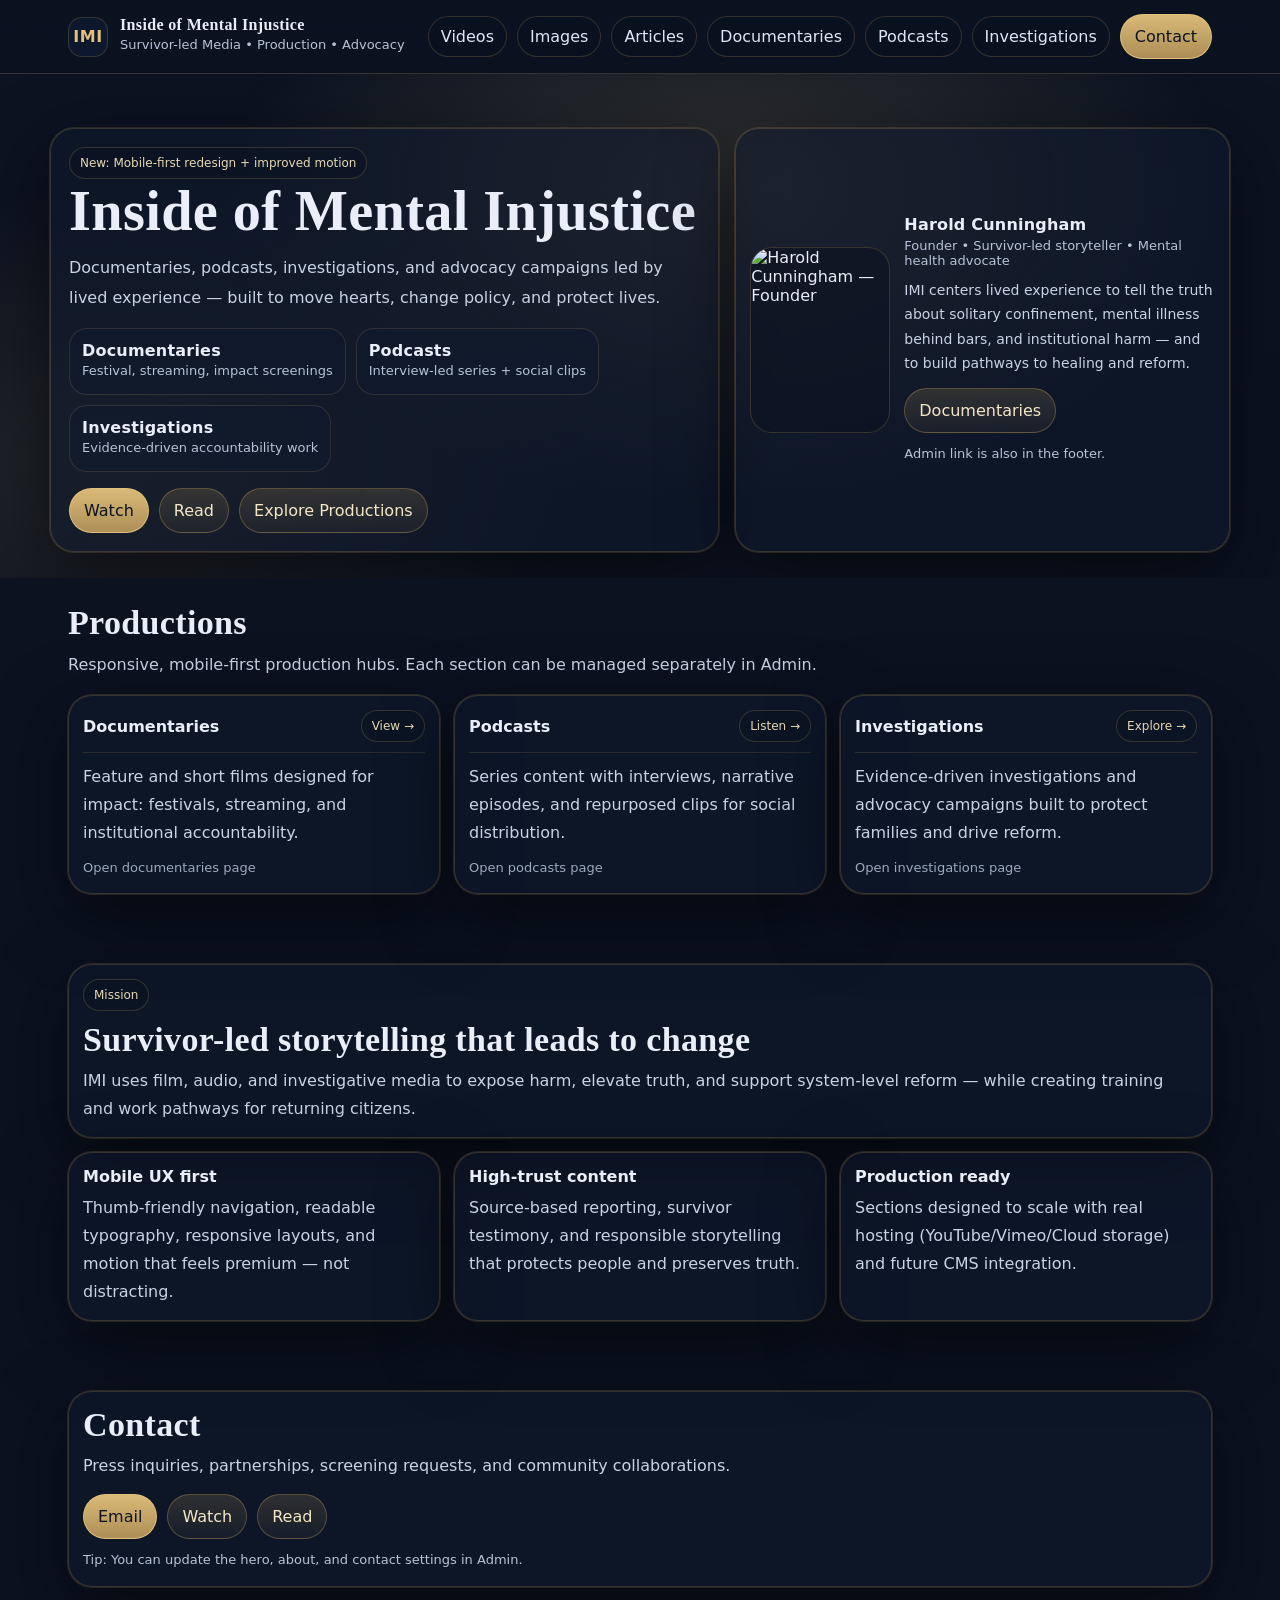
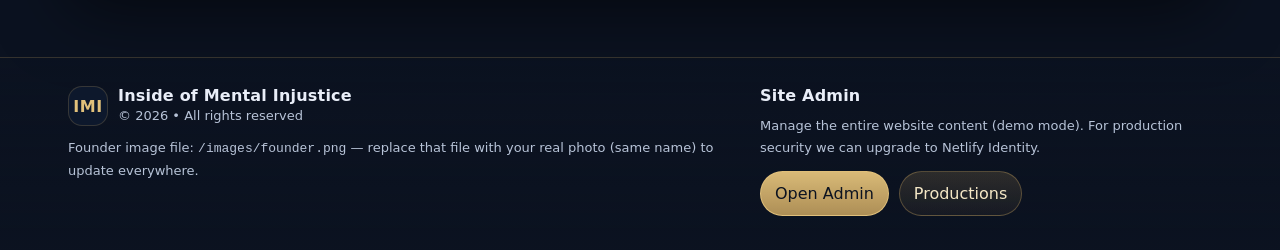
==== index.html @ 77b6e0d5 "Add files via upload" ====
<!doctype html>
<html lang="en">
<head>
  <meta charset="utf-8" />
  <meta name="viewport" content="width=device-width,initial-scale=1" />
  <title>Inside of Mental Injustice</title>
  <meta name="description" content="Inside of Mental Injustice (IMI) — survivor-led media production: documentaries, podcasts, investigations, and advocacy campaigns." />
  <style>
    :root{
      --bg:#0b1220; --bg2:#0f1a2f; --panel:rgba(15,26,47,.58);
      --gold:#c8a35f; --gold2:#e2c17b;
      --text:#e9eef8; --muted:#b7c3d7;
      --border:rgba(200,163,95,.22);
      --shadow: 0 0 0 1px rgba(200,163,95,.18), 0 22px 70px rgba(0,0,0,.55);
    }
    *{box-sizing:border-box}
    html{scroll-behavior:smooth}
    body{margin:0;background:var(--bg);color:var(--text);font-family:ui-sans-serif,system-ui,-apple-system,Segoe UI,Roboto,Helvetica,Arial}
    a{color:inherit;text-decoration:none}
    .container{max-width:1180px;margin:0 auto;padding:0 18px}
    .nav{
      position:sticky; top:0; z-index:50;
      background:linear-gradient(180deg, rgba(11,18,32,.92), rgba(11,18,32,.70));
      backdrop-filter: blur(10px);
      border-bottom:1px solid var(--border);
    }
    .navInner{display:flex;align-items:center;justify-content:space-between;gap:12px;padding:14px 0}
    .brand{display:flex;align-items:center;gap:12px}
    .logo{height:40px;width:40px;border-radius:14px;display:grid;place-items:center;background:rgba(15,26,47,.85);border:1px solid var(--border);color:var(--gold2);font-weight:900;letter-spacing:.5px}
    .links{display:flex;gap:10px;flex-wrap:wrap;align-items:center}
    .chipLink{
      display:inline-flex;align-items:center;gap:8px;
      padding:10px 12px;border-radius:999px;
      border:1px solid rgba(200,163,95,.22);
      background:rgba(11,18,32,.45);
      color:#dfe7f6;
      transition:transform .15s ease, border-color .15s ease, background .15s ease;
    }
    .chipLink:hover{transform:translateY(-1px);border-color:rgba(226,193,123,.55);background:rgba(15,26,47,.65)}
    .btn{
      display:inline-flex;align-items:center;justify-content:center;gap:8px;
      padding:12px 14px;border-radius:999px;
      border:1px solid rgba(200,163,95,.35);
      background:linear-gradient(180deg, rgba(200,163,95,.18), rgba(200,163,95,.06));
      color:#f4e7c6; cursor:pointer;
      transition:transform .15s ease;
    }
    .btn:hover{transform:translateY(-1px)}
    .btnPrimary{background:linear-gradient(180deg, rgba(226,193,123,.96), rgba(200,163,95,.86));color:var(--bg);border-color:rgba(226,193,123,.96)}

    /* HERO */
    .hero{position:relative;overflow:hidden}
    .parallaxA,.parallaxB{
      position:absolute; inset:-18% -18%;
      will-change:transform; pointer-events:none;
    }
    .parallaxA{background:radial-gradient(820px 520px at 55% 30%, rgba(226,193,123,.16), transparent 62%), radial-gradient(760px 460px at 20% 70%, rgba(200,163,95,.12), transparent 62%);}
    .parallaxB{opacity:.22;mix-blend-mode:overlay;background-image:linear-gradient(135deg, rgba(255,255,255,.08), rgba(255,255,255,0)), radial-gradient(circle at 40% 40%, rgba(255,255,255,.06), transparent 55%)}
    .heroInner{position:relative;padding:54px 0 26px}
    .banner{
      opacity:0; transform:translateY(18px);
      transition:opacity .9s ease, transform .9s ease;
    }
    .banner.loaded{opacity:1; transform:none}
    .heroGrid{display:grid;grid-template-columns:1.15fr .85fr;gap:16px;align-items:stretch}
    h1{margin:0 0 10px;font-family:ui-serif,Georgia,Cambria,"Times New Roman",Times,serif;letter-spacing:.35px;font-weight:900;font-size:clamp(34px,4.4vw,58px)}
    .lead{margin:0;color:#c9d3e5;line-height:1.85;max-width:80ch}
    .kpis{display:flex;gap:10px;flex-wrap:wrap;margin-top:16px}
    .kpi{border-radius:18px;border:1px solid rgba(200,163,95,.18);background:rgba(15,26,47,.55);padding:12px 12px;min-width:180px}
    .kpi b{display:block;letter-spacing:.2px}
    .kpi span{color:var(--muted);font-size:13px;line-height:1.6}

    .card{
      border-radius:24px;border:1px solid rgba(200,163,95,.22);
      background:rgba(15,26,47,.55);
      box-shadow:var(--shadow);
      overflow:hidden;
    }
    .founderCard{padding:14px;display:grid;grid-template-columns:140px 1fr;gap:14px;align-items:center}
    .founderImg{width:100%;border-radius:22px;border:1px solid rgba(200,163,95,.22);object-fit:cover;aspect-ratio:3/4;background:rgba(11,18,32,.55)}
    .founderName{margin:0;font-weight:900;letter-spacing:.2px}
    .founderRole{margin:4px 0 10px;color:var(--muted);font-size:13px}
    .founderBio{margin:0;color:#c9d3e5;line-height:1.75;font-size:14px}

    /* SECTIONS */
    .section{padding:26px 0 70px}
    .sectionTitle{margin:0 0 8px;font-family:ui-serif,Georgia,Cambria,"Times New Roman",Times,serif;letter-spacing:.35px;font-weight:900;font-size:clamp(24px,3vw,34px)}
    .sectionLead{margin:0;color:#c9d3e5;line-height:1.85}
    .grid3{display:grid;grid-template-columns:repeat(3,1fr);gap:14px;margin-top:16px}
    .miniCard{padding:14px}
    .miniCard strong{display:block}
    .miniCard p{margin:8px 0 0;color:#c9d3e5;line-height:1.75}
    .badge{display:inline-flex;align-items:center;gap:8px;border:1px solid rgba(200,163,95,.22);background:rgba(11,18,32,.45);color:#e7d8b3;padding:8px 10px;border-radius:999px;font-size:12px}

    /* Production tiles */
    .tile{padding:14px;display:flex;flex-direction:column;gap:10px;cursor:pointer;transition:transform .15s ease, border-color .15s ease}
    .tile:hover{transform:translateY(-2px);border-color:rgba(226,193,123,.55)}
    .tileTop{display:flex;justify-content:space-between;gap:10px;align-items:center;border-bottom:1px solid rgba(200,163,95,.16);padding-bottom:10px}
    .tileDesc{color:#c9d3e5;line-height:1.75;margin:0}
    .arrow{opacity:.85}

    /* Motion: reveal */
    .reveal{opacity:0;transform:translateY(16px);transition:opacity .7s ease, transform .7s ease}
    .reveal.in{opacity:1;transform:none}

    /* FOOTER */
    footer{border-top:1px solid var(--border);padding:28px 0 34px;background:linear-gradient(180deg, rgba(11,18,32,.45), rgba(11,18,32,.85))}
    .footerGrid{display:grid;grid-template-columns:1.2fr .8fr;gap:14px;align-items:start}
    .muted{color:var(--muted);font-size:13px;line-height:1.7}

    @media (max-width: 980px){
      .heroGrid{grid-template-columns:1fr}
      .founderCard{grid-template-columns:1fr}
      .grid3{grid-template-columns:1fr}
      .footerGrid{grid-template-columns:1fr}
    }
  </style>
</head>
<body>

  <div class="nav">
    <div class="container">
      <div class="navInner">
        <a class="brand" href="#top" aria-label="Home">
          <div class="logo">IMI</div>
          <div style="line-height:1.05">
            <strong style="display:block;font-family:ui-serif,Georgia,Cambria,'Times New Roman',Times,serif;letter-spacing:.35px">Inside of Mental Injustice</strong>
            <span class="muted">Survivor-led Media • Production • Advocacy</span>
          </div>
        </a>

        <!-- TOP TABS: Videos / Images / Articles -->
        <div class="links" aria-label="Top navigation">
          <a class="chipLink" href="videos.html">Videos</a>
          <a class="chipLink" href="images.html">Images</a>
          <a class="chipLink" href="articles.html">Articles</a>
          <a class="chipLink" href="documentaries.html">Documentaries</a>
          <a class="chipLink" href="podcasts.html">Podcasts</a>
          <a class="chipLink" href="investigations.html">Investigations</a>
          <a class="btn btnPrimary" href="#contact">Contact</a>
        </div>
      </div>
    </div>
  </div>

  <header id="top" class="hero">
    <div class="parallaxA" aria-hidden="true"></div>
    <div class="parallaxB" aria-hidden="true"></div>

    <div class="container heroInner">
      <div class="banner" id="banner">
        <div class="heroGrid">
          <div class="card" style="padding:18px">
            <span class="badge">New: Mobile-first redesign + improved motion</span>
            <h1 id="heroTitle">Inside of Mental Injustice</h1>
            <p class="lead" id="heroSubtitle">
              Documentaries, podcasts, investigations, and advocacy campaigns led by lived experience — built to move hearts, change policy, and protect lives.
            </p>

            <div class="kpis">
              <div class="kpi">
                <b>Documentaries</b>
                <span>Festival, streaming, impact screenings</span>
              </div>
              <div class="kpi">
                <b>Podcasts</b>
                <span>Interview-led series + social clips</span>
              </div>
              <div class="kpi">
                <b>Investigations</b>
                <span>Evidence-driven accountability work</span>
              </div>
            </div>

            <div style="display:flex;gap:10px;flex-wrap:wrap;margin-top:16px">
              <a class="btn btnPrimary" href="videos.html">Watch</a>
              <a class="btn" href="articles.html">Read</a>
              <a class="btn" href="#productions">Explore Productions</a>
            </div>
          </div>

          <div class="card founderCard">
            <img class="founderImg" id="founderImg" alt="Harold Cunningham — Founder" src="images/founder.png"
                 onerror="this.onerror=null;this.src='images/founder.png';" />
            <div>
              <div class="founderName" id="founderName">Harold Cunningham</div>
              <div class="founderRole" id="founderRole">Founder • Survivor-led storyteller • Mental health advocate</div>
              <p class="founderBio" id="founderBio">
                IMI centers lived experience to tell the truth about solitary confinement, mental illness behind bars, and institutional harm — and to build pathways to healing and reform.
              </p>
              <div style="display:flex;gap:10px;flex-wrap:wrap;margin-top:12px">
                <a class="btn" href="documentaries.html">Documentaries</a>
                              </div>
              <div class="muted" style="margin-top:10px">Admin link is also in the footer.</div>
            </div>
          </div>
        </div>
      </div>
    </div>
  </header>

  <main>

    <section id="productions" class="section">
      <div class="container">
        <div class="reveal">
          <h2 class="sectionTitle">Productions</h2>
          <p class="sectionLead">Responsive, mobile-first production hubs. Each section can be managed separately in Admin.</p>
        </div>

        <div class="grid3">
          <div class="card tile reveal" onclick="location.href='documentaries.html'">
            <div class="tileTop">
              <strong>Documentaries</strong>
              <span class="badge">View →</span>
            </div>
            <p class="tileDesc">Feature and short films designed for impact: festivals, streaming, and institutional accountability.</p>
            <span class="muted arrow">Open documentaries page</span>
          </div>

          <div class="card tile reveal" onclick="location.href='podcasts.html'">
            <div class="tileTop">
              <strong>Podcasts</strong>
              <span class="badge">Listen →</span>
            </div>
            <p class="tileDesc">Series content with interviews, narrative episodes, and repurposed clips for social distribution.</p>
            <span class="muted arrow">Open podcasts page</span>
          </div>

          <div class="card tile reveal" onclick="location.href='investigations.html'">
            <div class="tileTop">
              <strong>Investigations</strong>
              <span class="badge">Explore →</span>
            </div>
            <p class="tileDesc">Evidence-driven investigations and advocacy campaigns built to protect families and drive reform.</p>
            <span class="muted arrow">Open investigations page</span>
          </div>
        </div>
      </div>
    </section>

    <section id="about" class="section" style="padding-top:0">
      <div class="container">
        <div class="card miniCard reveal">
          <span class="badge">Mission</span>
          <h2 class="sectionTitle" style="margin-top:10px">Survivor-led storytelling that leads to change</h2>
          <p class="sectionLead" id="aboutText">
            IMI uses film, audio, and investigative media to expose harm, elevate truth, and support system-level reform — while creating training and work pathways for returning citizens.
          </p>
        </div>

        <div class="grid3" style="margin-top:14px">
          <div class="card miniCard reveal">
            <strong>Mobile UX first</strong>
            <p>Thumb-friendly navigation, readable typography, responsive layouts, and motion that feels premium — not distracting.</p>
          </div>
          <div class="card miniCard reveal">
            <strong>High-trust content</strong>
            <p>Source-based reporting, survivor testimony, and responsible storytelling that protects people and preserves truth.</p>
          </div>
          <div class="card miniCard reveal">
            <strong>Production ready</strong>
            <p>Sections designed to scale with real hosting (YouTube/Vimeo/Cloud storage) and future CMS integration.</p>
          </div>
        </div>
      </div>
    </section>

    <section id="contact" class="section" style="padding-top:0">
      <div class="container">
        <div class="card miniCard reveal">
          <h2 class="sectionTitle">Contact</h2>
          <p class="sectionLead">Press inquiries, partnerships, screening requests, and community collaborations.</p>
          <div style="display:flex;gap:10px;flex-wrap:wrap;margin-top:14px">
            <a class="btn btnPrimary" id="contactEmail" href="mailto:hcunningham2025@outlook.com">Email</a>
            <a class="btn" href="videos.html">Watch</a>
            <a class="btn" href="articles.html">Read</a>
          </div>
          <div class="muted" style="margin-top:10px">Tip: You can update the hero, about, and contact settings in Admin.</div>
        </div>
      </div>
    </section>

  </main>

  <footer>
    <div class="container">
      <div class="footerGrid">
        <div>
          <div style="display:flex;gap:10px;align-items:center">
            <div class="logo">IMI</div>
            <div>
              <div style="font-weight:900;letter-spacing:.2px">Inside of Mental Injustice</div>
              <div class="muted">© <span id="year"></span> • All rights reserved</div>
            </div>
          </div>
          <div class="muted" style="margin-top:10px">
            Founder image file: <code>/images/founder.png</code> — replace that file with your real photo (same name) to update everywhere.
          </div>
        </div>

        <div>
          <div style="font-weight:900;letter-spacing:.2px;margin-bottom:10px">Site Admin</div>
          <div class="muted">Manage the entire website content (demo mode). For production security we can upgrade to Netlify Identity.</div>
          <div style="display:flex;gap:10px;flex-wrap:wrap;margin-top:12px">
            <a class="btn btnPrimary" href="admin/login.html">Open Admin</a>
            <a class="btn" href="documentaries.html">Productions</a>
          </div>
        </div>
      </div>
    </div>
  </footer>

  <script>
    // YEAR
    document.getElementById('year').textContent = new Date().getFullYear();

    // PAGE LOAD banner animation
    const banner = document.getElementById('banner');
    window.addEventListener('load', ()=>{ if(banner) banner.classList.add('loaded'); });

    // PARALLAX
    const a = document.querySelector('.parallaxA');
    const b = document.querySelector('.parallaxB');
    function parallax(){
      const y = window.scrollY || 0;
      if(a) a.style.transform = `translate3d(0, ${y*0.14}px, 0)`;
      if(b) b.style.transform = `translate3d(0, ${y*0.08}px, 0)`;
    }
    window.addEventListener('scroll', parallax, {passive:true});
    parallax();

    // REVEAL motion
    const els = Array.from(document.querySelectorAll('.reveal'));
    const io = new IntersectionObserver((entries)=>{
      entries.forEach(e=>{
        if(e.isIntersecting){ e.target.classList.add('in'); io.unobserve(e.target); }
      })
    }, {threshold:0.14});
    els.forEach(el=>io.observe(el));

    // SITE CONTENT (Admin-controlled)
    const contentKey = 'imi_site_content_v1';
    function loadContent(){
      try{ const raw = localStorage.getItem(contentKey); return raw ? JSON.parse(raw) : null; }catch{ return null; }
    }
    const c = loadContent();
    if(c){
      if(c.heroTitle) document.getElementById('heroTitle').textContent = c.heroTitle;
      if(c.heroSubtitle) document.getElementById('heroSubtitle').textContent = c.heroSubtitle;
      if(c.aboutText) document.getElementById('aboutText').textContent = c.aboutText;

      if(c.founderName) document.getElementById('founderName').textContent = c.founderName;
      if(c.founderRole) document.getElementById('founderRole').textContent = c.founderRole;
      if(c.founderBio) document.getElementById('founderBio').textContent = c.founderBio;

      if(c.founderImgUrl){
        const img = document.getElementById('founderImg');
        img.src = c.founderImgUrl;
        img.onerror = ()=>{ img.src='images/founder.png'; };
      }

      if(c.contactEmail){
        const a = document.getElementById('contactEmail');
        a.href = `mailto:${c.contactEmail}`;
        a.textContent = c.contactEmail;
      }
    }
  </script>
</body>
</html>
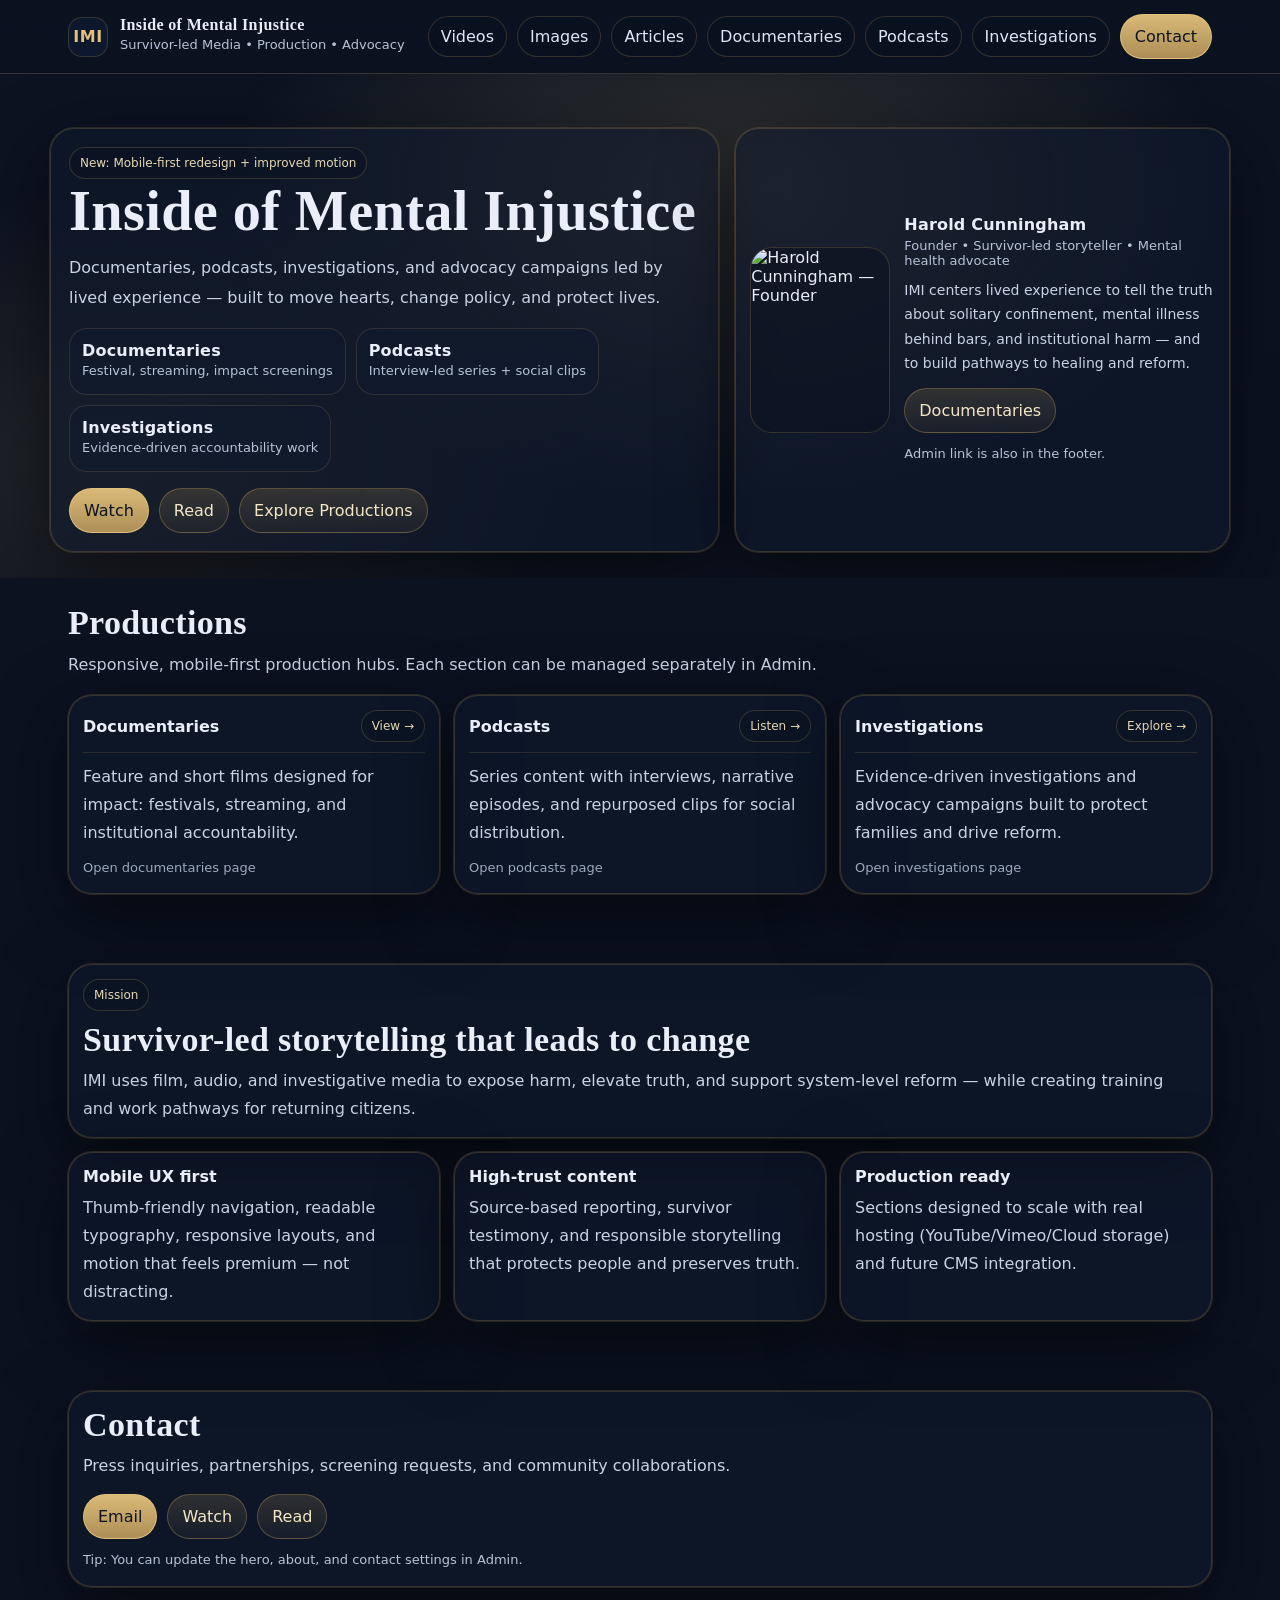
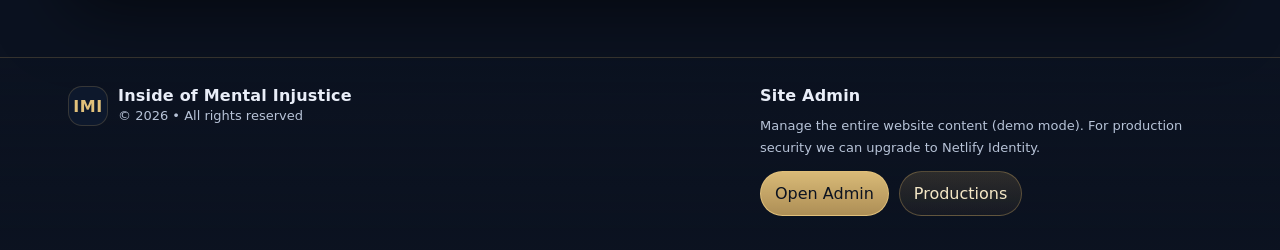
==== commit dd116920: "Update index.html" ====
--- a/index.html
+++ b/index.html
@@ -295,7 +295,7 @@
             </div>
           </div>
           <div class="muted" style="margin-top:10px">
-            Founder image file: <code>/images/founder.png</code> — replace that file with your real photo (same name) to update everywhere.
+            
           </div>
         </div>
 
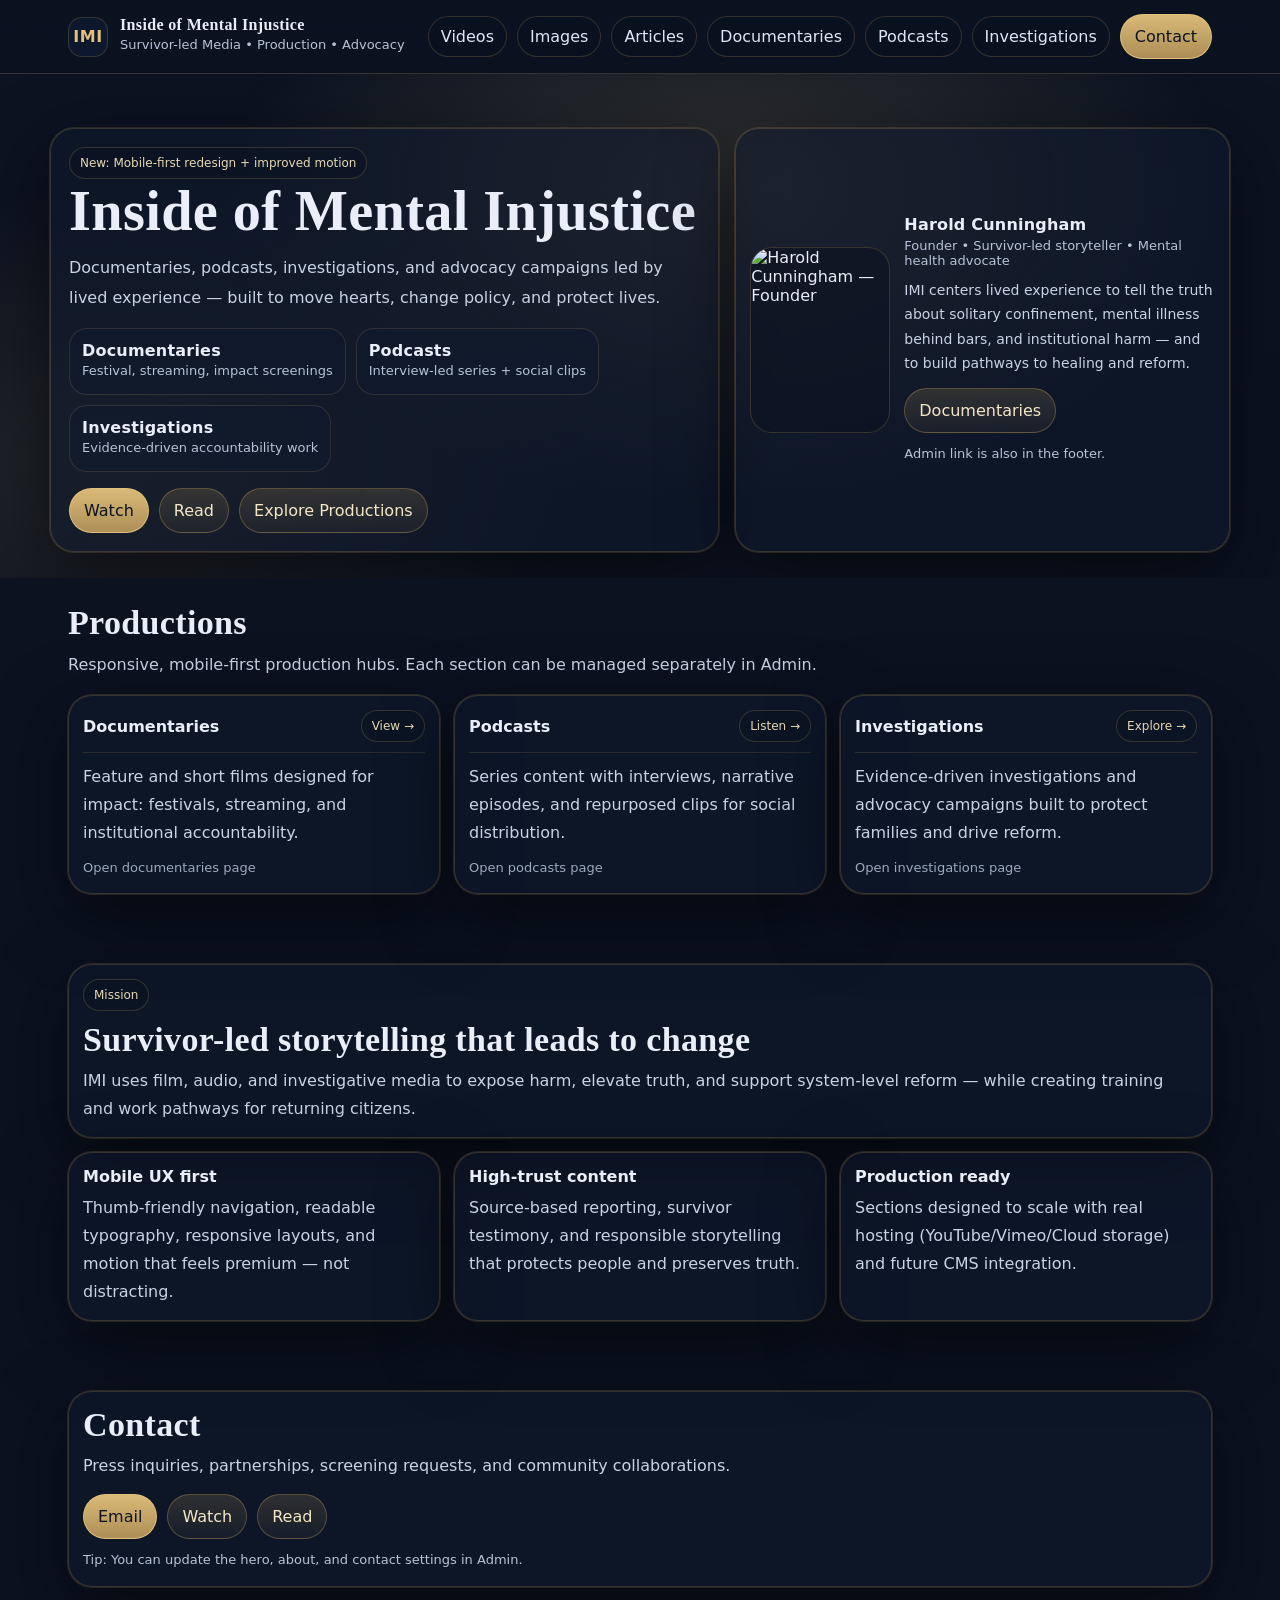
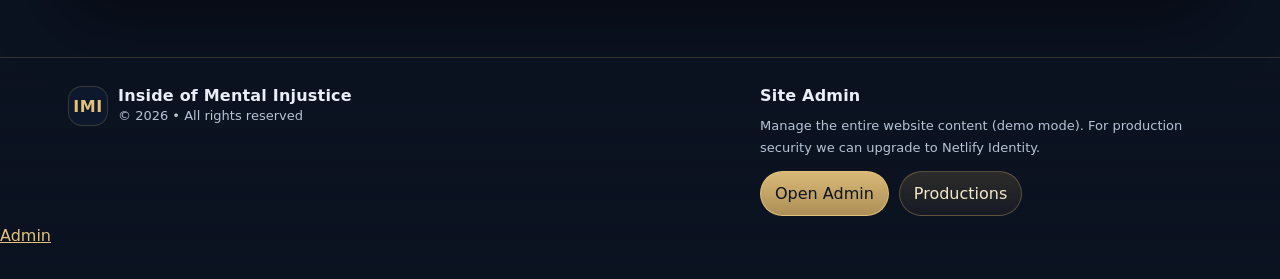
==== commit 2efd7873: "Add files via upload" ====
--- a/index.html
+++ b/index.html
@@ -309,7 +309,8 @@
         </div>
       </div>
     </div>
-  </footer>
+  <div style="margin-top:10px"><a href="/admin/" style="color:#e2c17b;text-decoration:underline">Admin</a></div>
+</footer>
 
   <script>
     // YEAR
@@ -368,4 +369,4 @@
     }
   </script>
 </body>
-</html>
+</html>
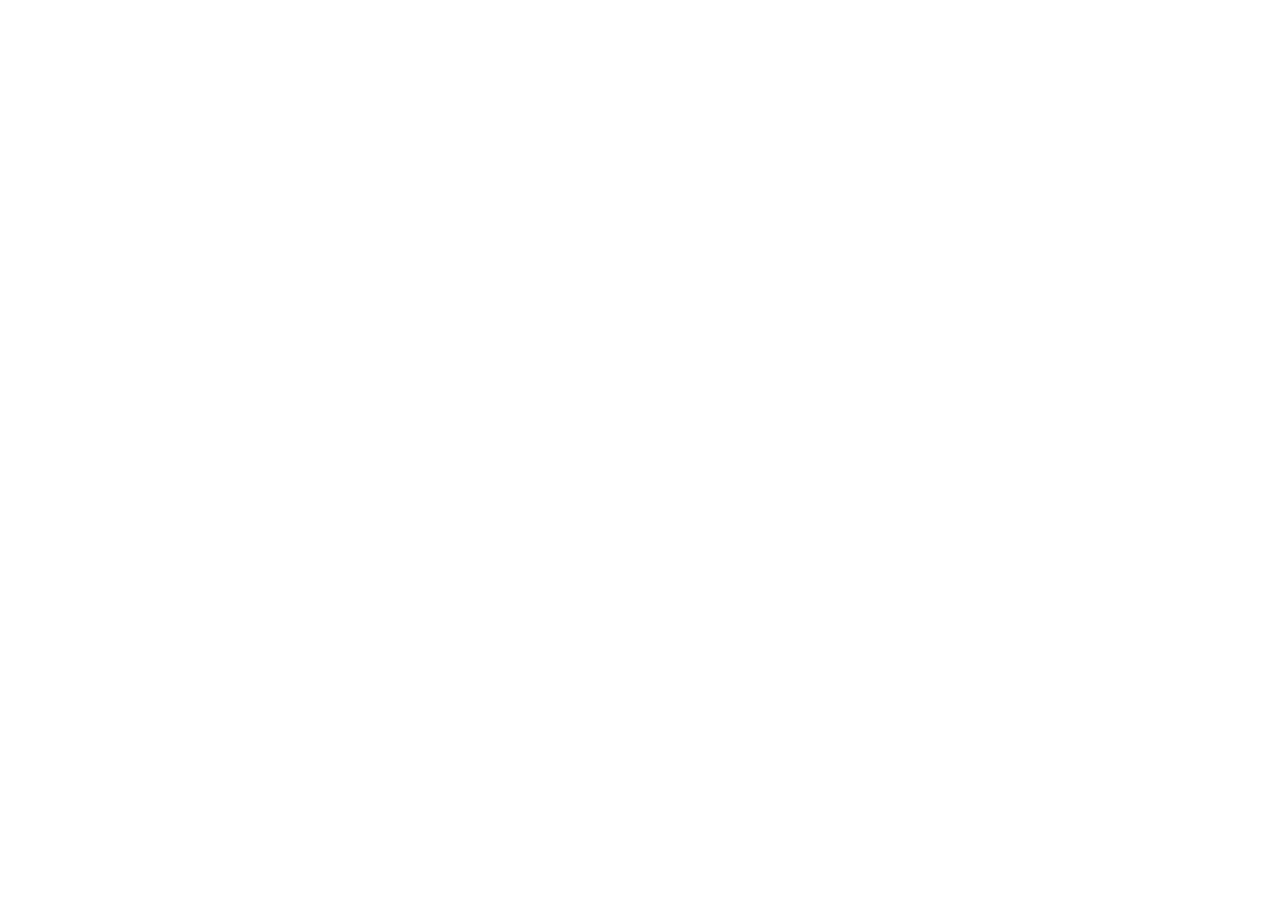
==== commit 0aeba36f: "Add files via upload" ====
--- a/index.html
+++ b/index.html
@@ -1,372 +1,13 @@
 <!doctype html>
-<html lang="en">
+<html>
 <head>
   <meta charset="utf-8" />
   <meta name="viewport" content="width=device-width,initial-scale=1" />
-  <title>Inside of Mental Injustice</title>
-  <meta name="description" content="Inside of Mental Injustice (IMI) — survivor-led media production: documentaries, podcasts, investigations, and advocacy campaigns." />
+  <title>IMI Admin</title>
+  <script src="https://unpkg.com/decap-cms@latest/dist/decap-cms.js"></script>
   <style>
-    :root{
-      --bg:#0b1220; --bg2:#0f1a2f; --panel:rgba(15,26,47,.58);
-      --gold:#c8a35f; --gold2:#e2c17b;
-      --text:#e9eef8; --muted:#b7c3d7;
-      --border:rgba(200,163,95,.22);
-      --shadow: 0 0 0 1px rgba(200,163,95,.18), 0 22px 70px rgba(0,0,0,.55);
-    }
-    *{box-sizing:border-box}
-    html{scroll-behavior:smooth}
-    body{margin:0;background:var(--bg);color:var(--text);font-family:ui-sans-serif,system-ui,-apple-system,Segoe UI,Roboto,Helvetica,Arial}
-    a{color:inherit;text-decoration:none}
-    .container{max-width:1180px;margin:0 auto;padding:0 18px}
-    .nav{
-      position:sticky; top:0; z-index:50;
-      background:linear-gradient(180deg, rgba(11,18,32,.92), rgba(11,18,32,.70));
-      backdrop-filter: blur(10px);
-      border-bottom:1px solid var(--border);
-    }
-    .navInner{display:flex;align-items:center;justify-content:space-between;gap:12px;padding:14px 0}
-    .brand{display:flex;align-items:center;gap:12px}
-    .logo{height:40px;width:40px;border-radius:14px;display:grid;place-items:center;background:rgba(15,26,47,.85);border:1px solid var(--border);color:var(--gold2);font-weight:900;letter-spacing:.5px}
-    .links{display:flex;gap:10px;flex-wrap:wrap;align-items:center}
-    .chipLink{
-      display:inline-flex;align-items:center;gap:8px;
-      padding:10px 12px;border-radius:999px;
-      border:1px solid rgba(200,163,95,.22);
-      background:rgba(11,18,32,.45);
-      color:#dfe7f6;
-      transition:transform .15s ease, border-color .15s ease, background .15s ease;
-    }
-    .chipLink:hover{transform:translateY(-1px);border-color:rgba(226,193,123,.55);background:rgba(15,26,47,.65)}
-    .btn{
-      display:inline-flex;align-items:center;justify-content:center;gap:8px;
-      padding:12px 14px;border-radius:999px;
-      border:1px solid rgba(200,163,95,.35);
-      background:linear-gradient(180deg, rgba(200,163,95,.18), rgba(200,163,95,.06));
-      color:#f4e7c6; cursor:pointer;
-      transition:transform .15s ease;
-    }
-    .btn:hover{transform:translateY(-1px)}
-    .btnPrimary{background:linear-gradient(180deg, rgba(226,193,123,.96), rgba(200,163,95,.86));color:var(--bg);border-color:rgba(226,193,123,.96)}
-
-    /* HERO */
-    .hero{position:relative;overflow:hidden}
-    .parallaxA,.parallaxB{
-      position:absolute; inset:-18% -18%;
-      will-change:transform; pointer-events:none;
-    }
-    .parallaxA{background:radial-gradient(820px 520px at 55% 30%, rgba(226,193,123,.16), transparent 62%), radial-gradient(760px 460px at 20% 70%, rgba(200,163,95,.12), transparent 62%);}
-    .parallaxB{opacity:.22;mix-blend-mode:overlay;background-image:linear-gradient(135deg, rgba(255,255,255,.08), rgba(255,255,255,0)), radial-gradient(circle at 40% 40%, rgba(255,255,255,.06), transparent 55%)}
-    .heroInner{position:relative;padding:54px 0 26px}
-    .banner{
-      opacity:0; transform:translateY(18px);
-      transition:opacity .9s ease, transform .9s ease;
-    }
-    .banner.loaded{opacity:1; transform:none}
-    .heroGrid{display:grid;grid-template-columns:1.15fr .85fr;gap:16px;align-items:stretch}
-    h1{margin:0 0 10px;font-family:ui-serif,Georgia,Cambria,"Times New Roman",Times,serif;letter-spacing:.35px;font-weight:900;font-size:clamp(34px,4.4vw,58px)}
-    .lead{margin:0;color:#c9d3e5;line-height:1.85;max-width:80ch}
-    .kpis{display:flex;gap:10px;flex-wrap:wrap;margin-top:16px}
-    .kpi{border-radius:18px;border:1px solid rgba(200,163,95,.18);background:rgba(15,26,47,.55);padding:12px 12px;min-width:180px}
-    .kpi b{display:block;letter-spacing:.2px}
-    .kpi span{color:var(--muted);font-size:13px;line-height:1.6}
-
-    .card{
-      border-radius:24px;border:1px solid rgba(200,163,95,.22);
-      background:rgba(15,26,47,.55);
-      box-shadow:var(--shadow);
-      overflow:hidden;
-    }
-    .founderCard{padding:14px;display:grid;grid-template-columns:140px 1fr;gap:14px;align-items:center}
-    .founderImg{width:100%;border-radius:22px;border:1px solid rgba(200,163,95,.22);object-fit:cover;aspect-ratio:3/4;background:rgba(11,18,32,.55)}
-    .founderName{margin:0;font-weight:900;letter-spacing:.2px}
-    .founderRole{margin:4px 0 10px;color:var(--muted);font-size:13px}
-    .founderBio{margin:0;color:#c9d3e5;line-height:1.75;font-size:14px}
-
-    /* SECTIONS */
-    .section{padding:26px 0 70px}
-    .sectionTitle{margin:0 0 8px;font-family:ui-serif,Georgia,Cambria,"Times New Roman",Times,serif;letter-spacing:.35px;font-weight:900;font-size:clamp(24px,3vw,34px)}
-    .sectionLead{margin:0;color:#c9d3e5;line-height:1.85}
-    .grid3{display:grid;grid-template-columns:repeat(3,1fr);gap:14px;margin-top:16px}
-    .miniCard{padding:14px}
-    .miniCard strong{display:block}
-    .miniCard p{margin:8px 0 0;color:#c9d3e5;line-height:1.75}
-    .badge{display:inline-flex;align-items:center;gap:8px;border:1px solid rgba(200,163,95,.22);background:rgba(11,18,32,.45);color:#e7d8b3;padding:8px 10px;border-radius:999px;font-size:12px}
-
-    /* Production tiles */
-    .tile{padding:14px;display:flex;flex-direction:column;gap:10px;cursor:pointer;transition:transform .15s ease, border-color .15s ease}
-    .tile:hover{transform:translateY(-2px);border-color:rgba(226,193,123,.55)}
-    .tileTop{display:flex;justify-content:space-between;gap:10px;align-items:center;border-bottom:1px solid rgba(200,163,95,.16);padding-bottom:10px}
-    .tileDesc{color:#c9d3e5;line-height:1.75;margin:0}
-    .arrow{opacity:.85}
-
-    /* Motion: reveal */
-    .reveal{opacity:0;transform:translateY(16px);transition:opacity .7s ease, transform .7s ease}
-    .reveal.in{opacity:1;transform:none}
-
-    /* FOOTER */
-    footer{border-top:1px solid var(--border);padding:28px 0 34px;background:linear-gradient(180deg, rgba(11,18,32,.45), rgba(11,18,32,.85))}
-    .footerGrid{display:grid;grid-template-columns:1.2fr .8fr;gap:14px;align-items:start}
-    .muted{color:var(--muted);font-size:13px;line-height:1.7}
-
-    @media (max-width: 980px){
-      .heroGrid{grid-template-columns:1fr}
-      .founderCard{grid-template-columns:1fr}
-      .grid3{grid-template-columns:1fr}
-      .footerGrid{grid-template-columns:1fr}
-    }
+    body{font-family:system-ui,-apple-system,Segoe UI,Roboto,Helvetica,Arial}
   </style>
 </head>
-<body>
-
-  <div class="nav">
-    <div class="container">
-      <div class="navInner">
-        <a class="brand" href="#top" aria-label="Home">
-          <div class="logo">IMI</div>
-          <div style="line-height:1.05">
-            <strong style="display:block;font-family:ui-serif,Georgia,Cambria,'Times New Roman',Times,serif;letter-spacing:.35px">Inside of Mental Injustice</strong>
-            <span class="muted">Survivor-led Media • Production • Advocacy</span>
-          </div>
-        </a>
-
-        <!-- TOP TABS: Videos / Images / Articles -->
-        <div class="links" aria-label="Top navigation">
-          <a class="chipLink" href="videos.html">Videos</a>
-          <a class="chipLink" href="images.html">Images</a>
-          <a class="chipLink" href="articles.html">Articles</a>
-          <a class="chipLink" href="documentaries.html">Documentaries</a>
-          <a class="chipLink" href="podcasts.html">Podcasts</a>
-          <a class="chipLink" href="investigations.html">Investigations</a>
-          <a class="btn btnPrimary" href="#contact">Contact</a>
-        </div>
-      </div>
-    </div>
-  </div>
-
-  <header id="top" class="hero">
-    <div class="parallaxA" aria-hidden="true"></div>
-    <div class="parallaxB" aria-hidden="true"></div>
-
-    <div class="container heroInner">
-      <div class="banner" id="banner">
-        <div class="heroGrid">
-          <div class="card" style="padding:18px">
-            <span class="badge">New: Mobile-first redesign + improved motion</span>
-            <h1 id="heroTitle">Inside of Mental Injustice</h1>
-            <p class="lead" id="heroSubtitle">
-              Documentaries, podcasts, investigations, and advocacy campaigns led by lived experience — built to move hearts, change policy, and protect lives.
-            </p>
-
-            <div class="kpis">
-              <div class="kpi">
-                <b>Documentaries</b>
-                <span>Festival, streaming, impact screenings</span>
-              </div>
-              <div class="kpi">
-                <b>Podcasts</b>
-                <span>Interview-led series + social clips</span>
-              </div>
-              <div class="kpi">
-                <b>Investigations</b>
-                <span>Evidence-driven accountability work</span>
-              </div>
-            </div>
-
-            <div style="display:flex;gap:10px;flex-wrap:wrap;margin-top:16px">
-              <a class="btn btnPrimary" href="videos.html">Watch</a>
-              <a class="btn" href="articles.html">Read</a>
-              <a class="btn" href="#productions">Explore Productions</a>
-            </div>
-          </div>
-
-          <div class="card founderCard">
-            <img class="founderImg" id="founderImg" alt="Harold Cunningham — Founder" src="images/founder.png"
-                 onerror="this.onerror=null;this.src='images/founder.png';" />
-            <div>
-              <div class="founderName" id="founderName">Harold Cunningham</div>
-              <div class="founderRole" id="founderRole">Founder • Survivor-led storyteller • Mental health advocate</div>
-              <p class="founderBio" id="founderBio">
-                IMI centers lived experience to tell the truth about solitary confinement, mental illness behind bars, and institutional harm — and to build pathways to healing and reform.
-              </p>
-              <div style="display:flex;gap:10px;flex-wrap:wrap;margin-top:12px">
-                <a class="btn" href="documentaries.html">Documentaries</a>
-                              </div>
-              <div class="muted" style="margin-top:10px">Admin link is also in the footer.</div>
-            </div>
-          </div>
-        </div>
-      </div>
-    </div>
-  </header>
-
-  <main>
-
-    <section id="productions" class="section">
-      <div class="container">
-        <div class="reveal">
-          <h2 class="sectionTitle">Productions</h2>
-          <p class="sectionLead">Responsive, mobile-first production hubs. Each section can be managed separately in Admin.</p>
-        </div>
-
-        <div class="grid3">
-          <div class="card tile reveal" onclick="location.href='documentaries.html'">
-            <div class="tileTop">
-              <strong>Documentaries</strong>
-              <span class="badge">View →</span>
-            </div>
-            <p class="tileDesc">Feature and short films designed for impact: festivals, streaming, and institutional accountability.</p>
-            <span class="muted arrow">Open documentaries page</span>
-          </div>
-
-          <div class="card tile reveal" onclick="location.href='podcasts.html'">
-            <div class="tileTop">
-              <strong>Podcasts</strong>
-              <span class="badge">Listen →</span>
-            </div>
-            <p class="tileDesc">Series content with interviews, narrative episodes, and repurposed clips for social distribution.</p>
-            <span class="muted arrow">Open podcasts page</span>
-          </div>
-
-          <div class="card tile reveal" onclick="location.href='investigations.html'">
-            <div class="tileTop">
-              <strong>Investigations</strong>
-              <span class="badge">Explore →</span>
-            </div>
-            <p class="tileDesc">Evidence-driven investigations and advocacy campaigns built to protect families and drive reform.</p>
-            <span class="muted arrow">Open investigations page</span>
-          </div>
-        </div>
-      </div>
-    </section>
-
-    <section id="about" class="section" style="padding-top:0">
-      <div class="container">
-        <div class="card miniCard reveal">
-          <span class="badge">Mission</span>
-          <h2 class="sectionTitle" style="margin-top:10px">Survivor-led storytelling that leads to change</h2>
-          <p class="sectionLead" id="aboutText">
-            IMI uses film, audio, and investigative media to expose harm, elevate truth, and support system-level reform — while creating training and work pathways for returning citizens.
-          </p>
-        </div>
-
-        <div class="grid3" style="margin-top:14px">
-          <div class="card miniCard reveal">
-            <strong>Mobile UX first</strong>
-            <p>Thumb-friendly navigation, readable typography, responsive layouts, and motion that feels premium — not distracting.</p>
-          </div>
-          <div class="card miniCard reveal">
-            <strong>High-trust content</strong>
-            <p>Source-based reporting, survivor testimony, and responsible storytelling that protects people and preserves truth.</p>
-          </div>
-          <div class="card miniCard reveal">
-            <strong>Production ready</strong>
-            <p>Sections designed to scale with real hosting (YouTube/Vimeo/Cloud storage) and future CMS integration.</p>
-          </div>
-        </div>
-      </div>
-    </section>
-
-    <section id="contact" class="section" style="padding-top:0">
-      <div class="container">
-        <div class="card miniCard reveal">
-          <h2 class="sectionTitle">Contact</h2>
-          <p class="sectionLead">Press inquiries, partnerships, screening requests, and community collaborations.</p>
-          <div style="display:flex;gap:10px;flex-wrap:wrap;margin-top:14px">
-            <a class="btn btnPrimary" id="contactEmail" href="mailto:hcunningham2025@outlook.com">Email</a>
-            <a class="btn" href="videos.html">Watch</a>
-            <a class="btn" href="articles.html">Read</a>
-          </div>
-          <div class="muted" style="margin-top:10px">Tip: You can update the hero, about, and contact settings in Admin.</div>
-        </div>
-      </div>
-    </section>
-
-  </main>
-
-  <footer>
-    <div class="container">
-      <div class="footerGrid">
-        <div>
-          <div style="display:flex;gap:10px;align-items:center">
-            <div class="logo">IMI</div>
-            <div>
-              <div style="font-weight:900;letter-spacing:.2px">Inside of Mental Injustice</div>
-              <div class="muted">© <span id="year"></span> • All rights reserved</div>
-            </div>
-          </div>
-          <div class="muted" style="margin-top:10px">
-            
-          </div>
-        </div>
-
-        <div>
-          <div style="font-weight:900;letter-spacing:.2px;margin-bottom:10px">Site Admin</div>
-          <div class="muted">Manage the entire website content (demo mode). For production security we can upgrade to Netlify Identity.</div>
-          <div style="display:flex;gap:10px;flex-wrap:wrap;margin-top:12px">
-            <a class="btn btnPrimary" href="admin/login.html">Open Admin</a>
-            <a class="btn" href="documentaries.html">Productions</a>
-          </div>
-        </div>
-      </div>
-    </div>
-  <div style="margin-top:10px"><a href="/admin/" style="color:#e2c17b;text-decoration:underline">Admin</a></div>
-</footer>
-
-  <script>
-    // YEAR
-    document.getElementById('year').textContent = new Date().getFullYear();
-
-    // PAGE LOAD banner animation
-    const banner = document.getElementById('banner');
-    window.addEventListener('load', ()=>{ if(banner) banner.classList.add('loaded'); });
-
-    // PARALLAX
-    const a = document.querySelector('.parallaxA');
-    const b = document.querySelector('.parallaxB');
-    function parallax(){
-      const y = window.scrollY || 0;
-      if(a) a.style.transform = `translate3d(0, ${y*0.14}px, 0)`;
-      if(b) b.style.transform = `translate3d(0, ${y*0.08}px, 0)`;
-    }
-    window.addEventListener('scroll', parallax, {passive:true});
-    parallax();
-
-    // REVEAL motion
-    const els = Array.from(document.querySelectorAll('.reveal'));
-    const io = new IntersectionObserver((entries)=>{
-      entries.forEach(e=>{
-        if(e.isIntersecting){ e.target.classList.add('in'); io.unobserve(e.target); }
-      })
-    }, {threshold:0.14});
-    els.forEach(el=>io.observe(el));
-
-    // SITE CONTENT (Admin-controlled)
-    const contentKey = 'imi_site_content_v1';
-    function loadContent(){
-      try{ const raw = localStorage.getItem(contentKey); return raw ? JSON.parse(raw) : null; }catch{ return null; }
-    }
-    const c = loadContent();
-    if(c){
-      if(c.heroTitle) document.getElementById('heroTitle').textContent = c.heroTitle;
-      if(c.heroSubtitle) document.getElementById('heroSubtitle').textContent = c.heroSubtitle;
-      if(c.aboutText) document.getElementById('aboutText').textContent = c.aboutText;
-
-      if(c.founderName) document.getElementById('founderName').textContent = c.founderName;
-      if(c.founderRole) document.getElementById('founderRole').textContent = c.founderRole;
-      if(c.founderBio) document.getElementById('founderBio').textContent = c.founderBio;
-
-      if(c.founderImgUrl){
-        const img = document.getElementById('founderImg');
-        img.src = c.founderImgUrl;
-        img.onerror = ()=>{ img.src='images/founder.png'; };
-      }
-
-      if(c.contactEmail){
-        const a = document.getElementById('contactEmail');
-        a.href = `mailto:${c.contactEmail}`;
-        a.textContent = c.contactEmail;
-      }
-    }
-  </script>
-</body>
-</html>+<body></body>
+</html>
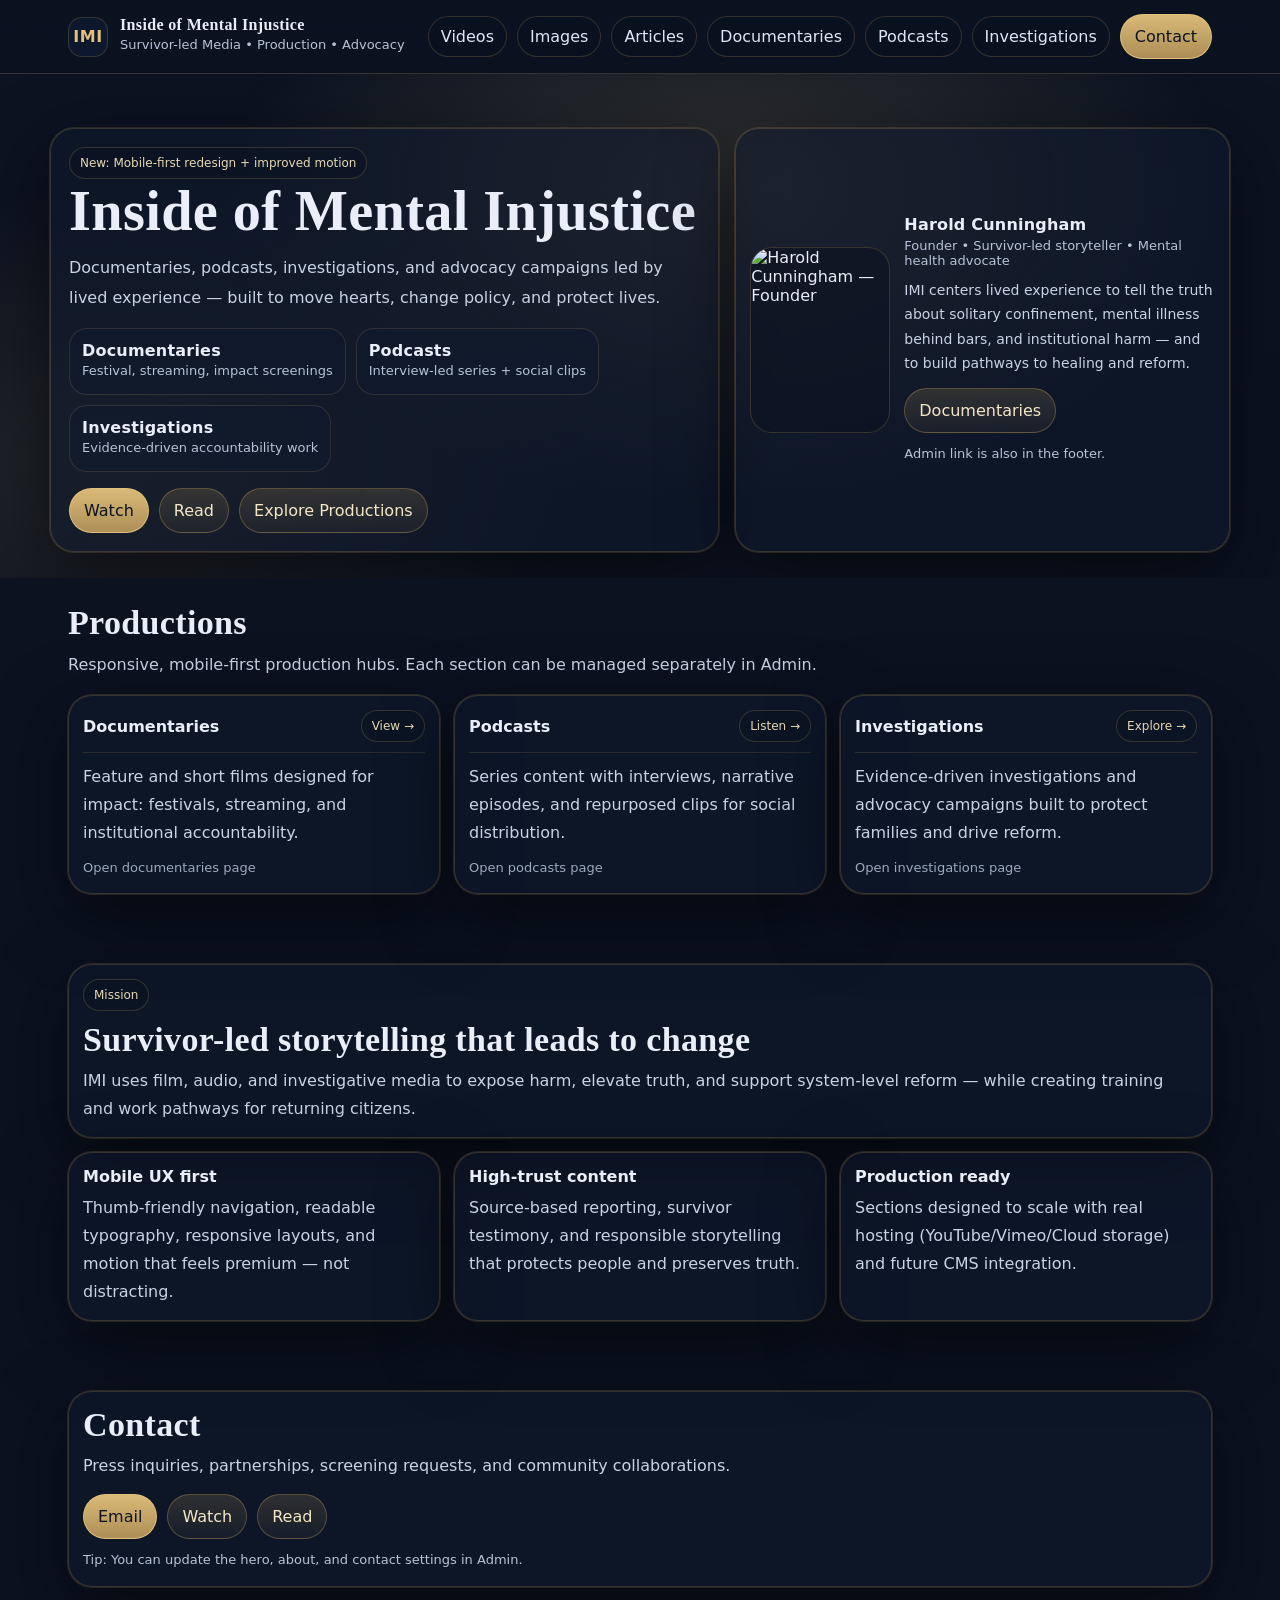
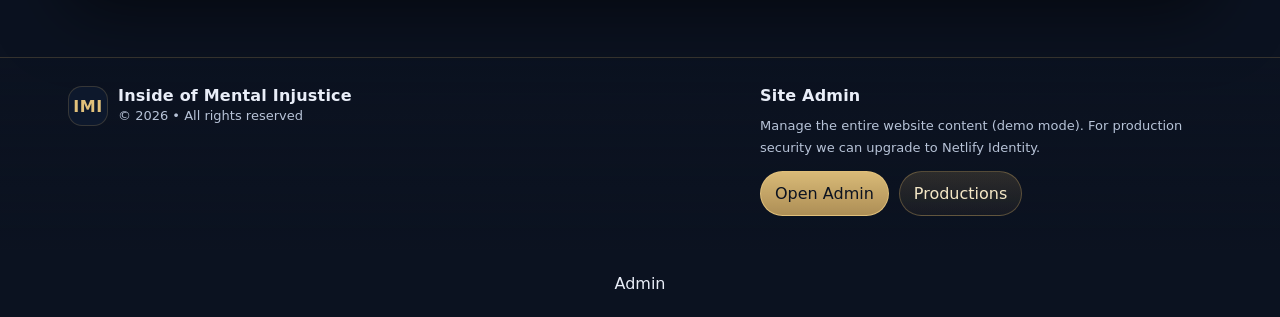
==== commit 40c98ee7: "Add files via upload" ====
--- a/index.html
+++ b/index.html
@@ -1,13 +1,373 @@
 <!doctype html>
-<html>
+<html lang="en">
 <head>
   <meta charset="utf-8" />
   <meta name="viewport" content="width=device-width,initial-scale=1" />
-  <title>IMI Admin</title>
-  <script src="https://unpkg.com/decap-cms@latest/dist/decap-cms.js"></script>
+  <title>Inside of Mental Injustice</title>
+  <meta name="description" content="Inside of Mental Injustice (IMI) — survivor-led media production: documentaries, podcasts, investigations, and advocacy campaigns." />
   <style>
-    body{font-family:system-ui,-apple-system,Segoe UI,Roboto,Helvetica,Arial}
+    :root{
+      --bg:#0b1220; --bg2:#0f1a2f; --panel:rgba(15,26,47,.58);
+      --gold:#c8a35f; --gold2:#e2c17b;
+      --text:#e9eef8; --muted:#b7c3d7;
+      --border:rgba(200,163,95,.22);
+      --shadow: 0 0 0 1px rgba(200,163,95,.18), 0 22px 70px rgba(0,0,0,.55);
+    }
+    *{box-sizing:border-box}
+    html{scroll-behavior:smooth}
+    body{margin:0;background:var(--bg);color:var(--text);font-family:ui-sans-serif,system-ui,-apple-system,Segoe UI,Roboto,Helvetica,Arial}
+    a{color:inherit;text-decoration:none}
+    .container{max-width:1180px;margin:0 auto;padding:0 18px}
+    .nav{
+      position:sticky; top:0; z-index:50;
+      background:linear-gradient(180deg, rgba(11,18,32,.92), rgba(11,18,32,.70));
+      backdrop-filter: blur(10px);
+      border-bottom:1px solid var(--border);
+    }
+    .navInner{display:flex;align-items:center;justify-content:space-between;gap:12px;padding:14px 0}
+    .brand{display:flex;align-items:center;gap:12px}
+    .logo{height:40px;width:40px;border-radius:14px;display:grid;place-items:center;background:rgba(15,26,47,.85);border:1px solid var(--border);color:var(--gold2);font-weight:900;letter-spacing:.5px}
+    .links{display:flex;gap:10px;flex-wrap:wrap;align-items:center}
+    .chipLink{
+      display:inline-flex;align-items:center;gap:8px;
+      padding:10px 12px;border-radius:999px;
+      border:1px solid rgba(200,163,95,.22);
+      background:rgba(11,18,32,.45);
+      color:#dfe7f6;
+      transition:transform .15s ease, border-color .15s ease, background .15s ease;
+    }
+    .chipLink:hover{transform:translateY(-1px);border-color:rgba(226,193,123,.55);background:rgba(15,26,47,.65)}
+    .btn{
+      display:inline-flex;align-items:center;justify-content:center;gap:8px;
+      padding:12px 14px;border-radius:999px;
+      border:1px solid rgba(200,163,95,.35);
+      background:linear-gradient(180deg, rgba(200,163,95,.18), rgba(200,163,95,.06));
+      color:#f4e7c6; cursor:pointer;
+      transition:transform .15s ease;
+    }
+    .btn:hover{transform:translateY(-1px)}
+    .btnPrimary{background:linear-gradient(180deg, rgba(226,193,123,.96), rgba(200,163,95,.86));color:var(--bg);border-color:rgba(226,193,123,.96)}
+
+    /* HERO */
+    .hero{position:relative;overflow:hidden}
+    .parallaxA,.parallaxB{
+      position:absolute; inset:-18% -18%;
+      will-change:transform; pointer-events:none;
+    }
+    .parallaxA{background:radial-gradient(820px 520px at 55% 30%, rgba(226,193,123,.16), transparent 62%), radial-gradient(760px 460px at 20% 70%, rgba(200,163,95,.12), transparent 62%);}
+    .parallaxB{opacity:.22;mix-blend-mode:overlay;background-image:linear-gradient(135deg, rgba(255,255,255,.08), rgba(255,255,255,0)), radial-gradient(circle at 40% 40%, rgba(255,255,255,.06), transparent 55%)}
+    .heroInner{position:relative;padding:54px 0 26px}
+    .banner{
+      opacity:0; transform:translateY(18px);
+      transition:opacity .9s ease, transform .9s ease;
+    }
+    .banner.loaded{opacity:1; transform:none}
+    .heroGrid{display:grid;grid-template-columns:1.15fr .85fr;gap:16px;align-items:stretch}
+    h1{margin:0 0 10px;font-family:ui-serif,Georgia,Cambria,"Times New Roman",Times,serif;letter-spacing:.35px;font-weight:900;font-size:clamp(34px,4.4vw,58px)}
+    .lead{margin:0;color:#c9d3e5;line-height:1.85;max-width:80ch}
+    .kpis{display:flex;gap:10px;flex-wrap:wrap;margin-top:16px}
+    .kpi{border-radius:18px;border:1px solid rgba(200,163,95,.18);background:rgba(15,26,47,.55);padding:12px 12px;min-width:180px}
+    .kpi b{display:block;letter-spacing:.2px}
+    .kpi span{color:var(--muted);font-size:13px;line-height:1.6}
+
+    .card{
+      border-radius:24px;border:1px solid rgba(200,163,95,.22);
+      background:rgba(15,26,47,.55);
+      box-shadow:var(--shadow);
+      overflow:hidden;
+    }
+    .founderCard{padding:14px;display:grid;grid-template-columns:140px 1fr;gap:14px;align-items:center}
+    .founderImg{width:100%;border-radius:22px;border:1px solid rgba(200,163,95,.22);object-fit:cover;aspect-ratio:3/4;background:rgba(11,18,32,.55)}
+    .founderName{margin:0;font-weight:900;letter-spacing:.2px}
+    .founderRole{margin:4px 0 10px;color:var(--muted);font-size:13px}
+    .founderBio{margin:0;color:#c9d3e5;line-height:1.75;font-size:14px}
+
+    /* SECTIONS */
+    .section{padding:26px 0 70px}
+    .sectionTitle{margin:0 0 8px;font-family:ui-serif,Georgia,Cambria,"Times New Roman",Times,serif;letter-spacing:.35px;font-weight:900;font-size:clamp(24px,3vw,34px)}
+    .sectionLead{margin:0;color:#c9d3e5;line-height:1.85}
+    .grid3{display:grid;grid-template-columns:repeat(3,1fr);gap:14px;margin-top:16px}
+    .miniCard{padding:14px}
+    .miniCard strong{display:block}
+    .miniCard p{margin:8px 0 0;color:#c9d3e5;line-height:1.75}
+    .badge{display:inline-flex;align-items:center;gap:8px;border:1px solid rgba(200,163,95,.22);background:rgba(11,18,32,.45);color:#e7d8b3;padding:8px 10px;border-radius:999px;font-size:12px}
+
+    /* Production tiles */
+    .tile{padding:14px;display:flex;flex-direction:column;gap:10px;cursor:pointer;transition:transform .15s ease, border-color .15s ease}
+    .tile:hover{transform:translateY(-2px);border-color:rgba(226,193,123,.55)}
+    .tileTop{display:flex;justify-content:space-between;gap:10px;align-items:center;border-bottom:1px solid rgba(200,163,95,.16);padding-bottom:10px}
+    .tileDesc{color:#c9d3e5;line-height:1.75;margin:0}
+    .arrow{opacity:.85}
+
+    /* Motion: reveal */
+    .reveal{opacity:0;transform:translateY(16px);transition:opacity .7s ease, transform .7s ease}
+    .reveal.in{opacity:1;transform:none}
+
+    /* FOOTER */
+    footer{border-top:1px solid var(--border);padding:28px 0 34px;background:linear-gradient(180deg, rgba(11,18,32,.45), rgba(11,18,32,.85))}
+    .footerGrid{display:grid;grid-template-columns:1.2fr .8fr;gap:14px;align-items:start}
+    .muted{color:var(--muted);font-size:13px;line-height:1.7}
+
+    @media (max-width: 980px){
+      .heroGrid{grid-template-columns:1fr}
+      .founderCard{grid-template-columns:1fr}
+      .grid3{grid-template-columns:1fr}
+      .footerGrid{grid-template-columns:1fr}
+    }
   </style>
 </head>
-<body></body>
-</html>
+<body>
+
+  <div class="nav">
+    <div class="container">
+      <div class="navInner">
+        <a class="brand" href="#top" aria-label="Home">
+          <div class="logo">IMI</div>
+          <div style="line-height:1.05">
+            <strong style="display:block;font-family:ui-serif,Georgia,Cambria,'Times New Roman',Times,serif;letter-spacing:.35px">Inside of Mental Injustice</strong>
+            <span class="muted">Survivor-led Media • Production • Advocacy</span>
+          </div>
+        </a>
+
+        <!-- TOP TABS: Videos / Images / Articles -->
+        <div class="links" aria-label="Top navigation">
+          <a class="chipLink" href="videos.html">Videos</a>
+          <a class="chipLink" href="images.html">Images</a>
+          <a class="chipLink" href="articles.html">Articles</a>
+          <a class="chipLink" href="documentaries.html">Documentaries</a>
+          <a class="chipLink" href="podcasts.html">Podcasts</a>
+          <a class="chipLink" href="investigations.html">Investigations</a>
+          <a class="btn btnPrimary" href="#contact">Contact</a>
+        </div>
+      </div>
+    </div>
+  </div>
+
+  <header id="top" class="hero">
+    <div class="parallaxA" aria-hidden="true"></div>
+    <div class="parallaxB" aria-hidden="true"></div>
+
+    <div class="container heroInner">
+      <div class="banner" id="banner">
+        <div class="heroGrid">
+          <div class="card" style="padding:18px">
+            <span class="badge">New: Mobile-first redesign + improved motion</span>
+            <h1 id="heroTitle">Inside of Mental Injustice</h1>
+            <p class="lead" id="heroSubtitle">
+              Documentaries, podcasts, investigations, and advocacy campaigns led by lived experience — built to move hearts, change policy, and protect lives.
+            </p>
+
+            <div class="kpis">
+              <div class="kpi">
+                <b>Documentaries</b>
+                <span>Festival, streaming, impact screenings</span>
+              </div>
+              <div class="kpi">
+                <b>Podcasts</b>
+                <span>Interview-led series + social clips</span>
+              </div>
+              <div class="kpi">
+                <b>Investigations</b>
+                <span>Evidence-driven accountability work</span>
+              </div>
+            </div>
+
+            <div style="display:flex;gap:10px;flex-wrap:wrap;margin-top:16px">
+              <a class="btn btnPrimary" href="videos.html">Watch</a>
+              <a class="btn" href="articles.html">Read</a>
+              <a class="btn" href="#productions">Explore Productions</a>
+            </div>
+          </div>
+
+          <div class="card founderCard">
+            <img class="founderImg" id="founderImg" alt="Harold Cunningham — Founder" src="images/founder.png"
+                 onerror="this.onerror=null;this.src='images/founder.png';" />
+            <div>
+              <div class="founderName" id="founderName">Harold Cunningham</div>
+              <div class="founderRole" id="founderRole">Founder • Survivor-led storyteller • Mental health advocate</div>
+              <p class="founderBio" id="founderBio">
+                IMI centers lived experience to tell the truth about solitary confinement, mental illness behind bars, and institutional harm — and to build pathways to healing and reform.
+              </p>
+              <div style="display:flex;gap:10px;flex-wrap:wrap;margin-top:12px">
+                <a class="btn" href="documentaries.html">Documentaries</a>
+                              </div>
+              <div class="muted" style="margin-top:10px">Admin link is also in the footer.</div>
+            </div>
+          </div>
+        </div>
+      </div>
+    </div>
+  </header>
+
+  <main>
+
+    <section id="productions" class="section">
+      <div class="container">
+        <div class="reveal">
+          <h2 class="sectionTitle">Productions</h2>
+          <p class="sectionLead">Responsive, mobile-first production hubs. Each section can be managed separately in Admin.</p>
+        </div>
+
+        <div class="grid3">
+          <div class="card tile reveal" onclick="location.href='documentaries.html'">
+            <div class="tileTop">
+              <strong>Documentaries</strong>
+              <span class="badge">View →</span>
+            </div>
+            <p class="tileDesc">Feature and short films designed for impact: festivals, streaming, and institutional accountability.</p>
+            <span class="muted arrow">Open documentaries page</span>
+          </div>
+
+          <div class="card tile reveal" onclick="location.href='podcasts.html'">
+            <div class="tileTop">
+              <strong>Podcasts</strong>
+              <span class="badge">Listen →</span>
+            </div>
+            <p class="tileDesc">Series content with interviews, narrative episodes, and repurposed clips for social distribution.</p>
+            <span class="muted arrow">Open podcasts page</span>
+          </div>
+
+          <div class="card tile reveal" onclick="location.href='investigations.html'">
+            <div class="tileTop">
+              <strong>Investigations</strong>
+              <span class="badge">Explore →</span>
+            </div>
+            <p class="tileDesc">Evidence-driven investigations and advocacy campaigns built to protect families and drive reform.</p>
+            <span class="muted arrow">Open investigations page</span>
+          </div>
+        </div>
+      </div>
+    </section>
+
+    <section id="about" class="section" style="padding-top:0">
+      <div class="container">
+        <div class="card miniCard reveal">
+          <span class="badge">Mission</span>
+          <h2 class="sectionTitle" style="margin-top:10px">Survivor-led storytelling that leads to change</h2>
+          <p class="sectionLead" id="aboutText">
+            IMI uses film, audio, and investigative media to expose harm, elevate truth, and support system-level reform — while creating training and work pathways for returning citizens.
+          </p>
+        </div>
+
+        <div class="grid3" style="margin-top:14px">
+          <div class="card miniCard reveal">
+            <strong>Mobile UX first</strong>
+            <p>Thumb-friendly navigation, readable typography, responsive layouts, and motion that feels premium — not distracting.</p>
+          </div>
+          <div class="card miniCard reveal">
+            <strong>High-trust content</strong>
+            <p>Source-based reporting, survivor testimony, and responsible storytelling that protects people and preserves truth.</p>
+          </div>
+          <div class="card miniCard reveal">
+            <strong>Production ready</strong>
+            <p>Sections designed to scale with real hosting (YouTube/Vimeo/Cloud storage) and future CMS integration.</p>
+          </div>
+        </div>
+      </div>
+    </section>
+
+    <section id="contact" class="section" style="padding-top:0">
+      <div class="container">
+        <div class="card miniCard reveal">
+          <h2 class="sectionTitle">Contact</h2>
+          <p class="sectionLead">Press inquiries, partnerships, screening requests, and community collaborations.</p>
+          <div style="display:flex;gap:10px;flex-wrap:wrap;margin-top:14px">
+            <a class="btn btnPrimary" id="contactEmail" href="mailto:hcunningham2025@outlook.com">Email</a>
+            <a class="btn" href="videos.html">Watch</a>
+            <a class="btn" href="articles.html">Read</a>
+          </div>
+          <div class="muted" style="margin-top:10px">Tip: You can update the hero, about, and contact settings in Admin.</div>
+        </div>
+      </div>
+    </section>
+
+  </main>
+
+  <footer>
+    <div class="container">
+      <div class="footerGrid">
+        <div>
+          <div style="display:flex;gap:10px;align-items:center">
+            <div class="logo">IMI</div>
+            <div>
+              <div style="font-weight:900;letter-spacing:.2px">Inside of Mental Injustice</div>
+              <div class="muted">© <span id="year"></span> • All rights reserved</div>
+            </div>
+          </div>
+          <div class="muted" style="margin-top:10px">
+            
+          </div>
+        </div>
+
+        <div>
+          <div style="font-weight:900;letter-spacing:.2px;margin-bottom:10px">Site Admin</div>
+          <div class="muted">Manage the entire website content (demo mode). For production security we can upgrade to Netlify Identity.</div>
+          <div style="display:flex;gap:10px;flex-wrap:wrap;margin-top:12px">
+            <a class="btn btnPrimary" href="admin/login.html">Open Admin</a>
+            <a class="btn" href="documentaries.html">Productions</a>
+          </div>
+        </div>
+      </div>
+    </div>
+  </footer>
+
+  <script>
+    // YEAR
+    document.getElementById('year').textContent = new Date().getFullYear();
+
+    // PAGE LOAD banner animation
+    const banner = document.getElementById('banner');
+    window.addEventListener('load', ()=>{ if(banner) banner.classList.add('loaded'); });
+
+    // PARALLAX
+    const a = document.querySelector('.parallaxA');
+    const b = document.querySelector('.parallaxB');
+    function parallax(){
+      const y = window.scrollY || 0;
+      if(a) a.style.transform = `translate3d(0, ${y*0.14}px, 0)`;
+      if(b) b.style.transform = `translate3d(0, ${y*0.08}px, 0)`;
+    }
+    window.addEventListener('scroll', parallax, {passive:true});
+    parallax();
+
+    // REVEAL motion
+    const els = Array.from(document.querySelectorAll('.reveal'));
+    const io = new IntersectionObserver((entries)=>{
+      entries.forEach(e=>{
+        if(e.isIntersecting){ e.target.classList.add('in'); io.unobserve(e.target); }
+      })
+    }, {threshold:0.14});
+    els.forEach(el=>io.observe(el));
+
+    // SITE CONTENT (Admin-controlled)
+    const contentKey = 'imi_site_content_v1';
+    function loadContent(){
+      try{ const raw = localStorage.getItem(contentKey); return raw ? JSON.parse(raw) : null; }catch{ return null; }
+    }
+    const c = loadContent();
+    if(c){
+      if(c.heroTitle) document.getElementById('heroTitle').textContent = c.heroTitle;
+      if(c.heroSubtitle) document.getElementById('heroSubtitle').textContent = c.heroSubtitle;
+      if(c.aboutText) document.getElementById('aboutText').textContent = c.aboutText;
+
+      if(c.founderName) document.getElementById('founderName').textContent = c.founderName;
+      if(c.founderRole) document.getElementById('founderRole').textContent = c.founderRole;
+      if(c.founderBio) document.getElementById('founderBio').textContent = c.founderBio;
+
+      if(c.founderImgUrl){
+        const img = document.getElementById('founderImg');
+        img.src = c.founderImgUrl;
+        img.onerror = ()=>{ img.src='images/founder.png'; };
+      }
+
+      if(c.contactEmail){
+        const a = document.getElementById('contactEmail');
+        a.href = `mailto:${c.contactEmail}`;
+        a.textContent = c.contactEmail;
+      }
+    }
+  </script>
+
+<div style="text-align:center;margin:24px 0"><a href="/admin/">Admin</a></div>
+</body>
+</html>
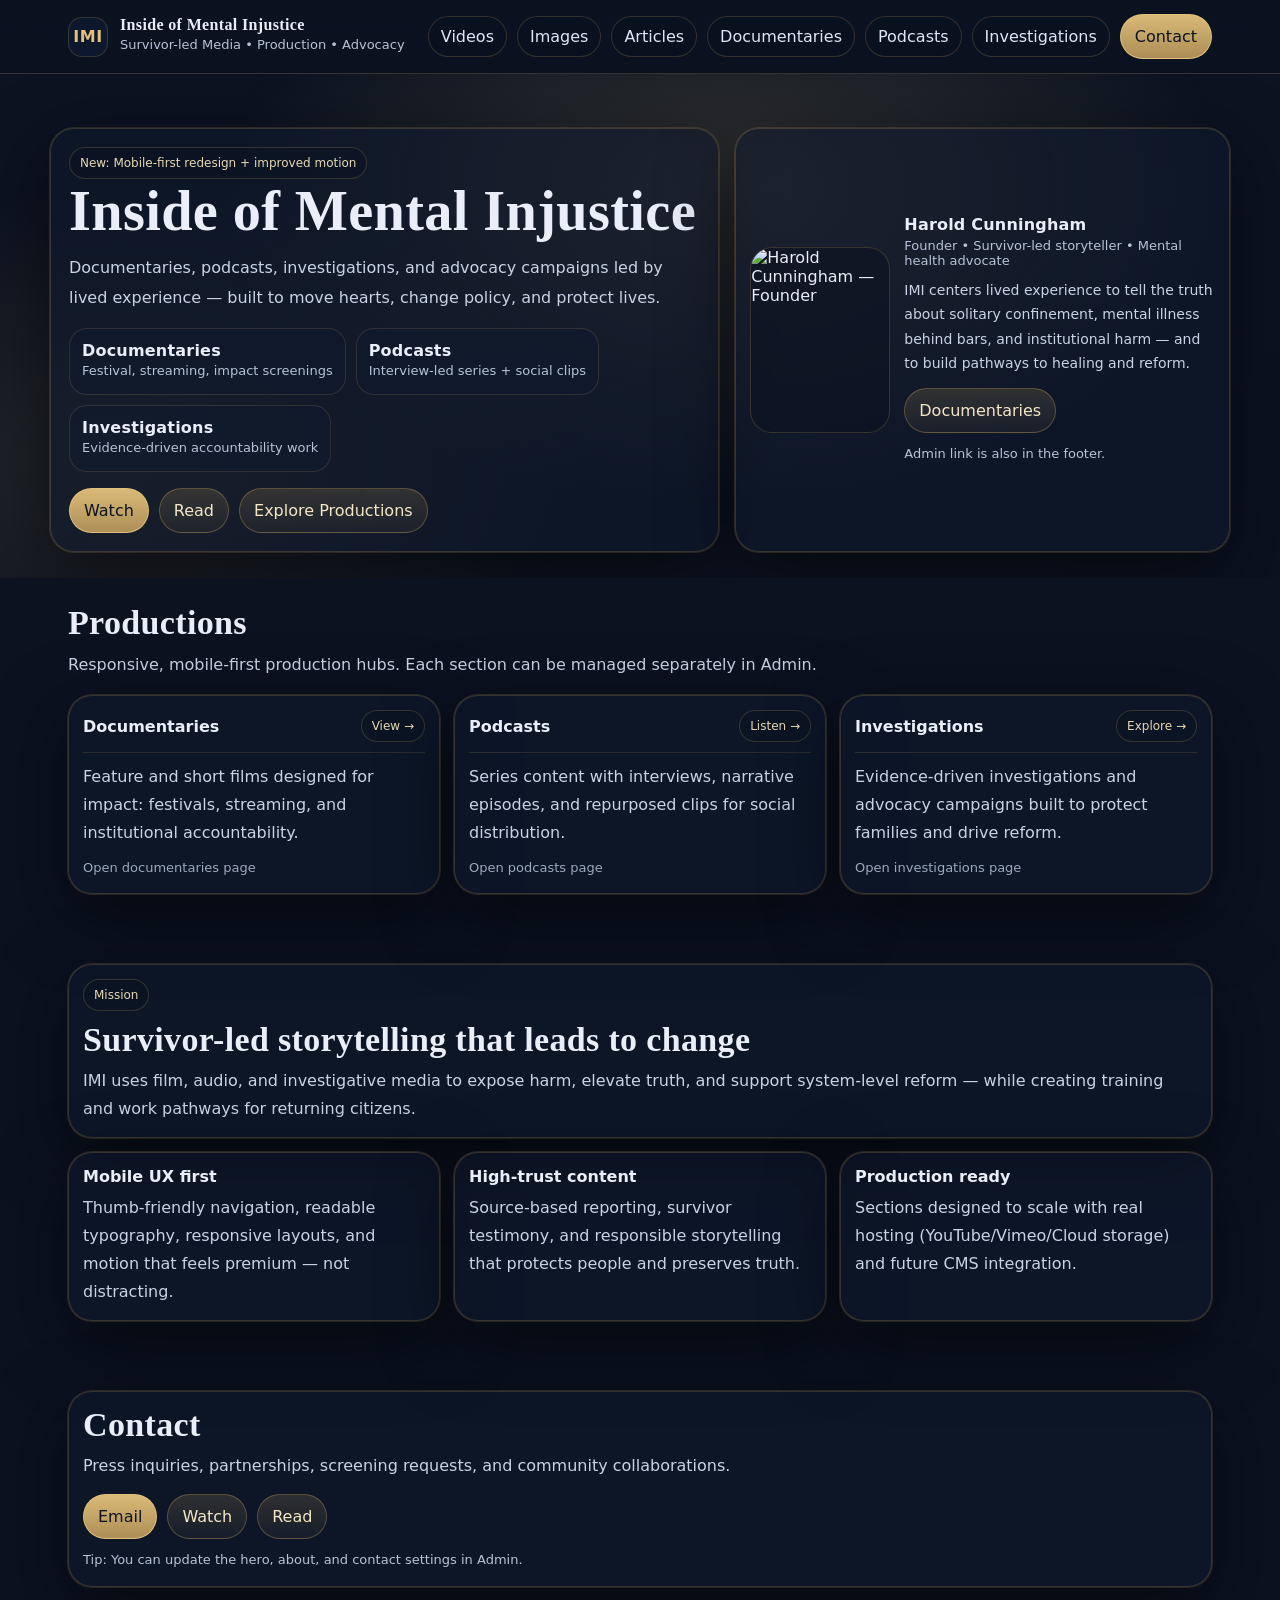
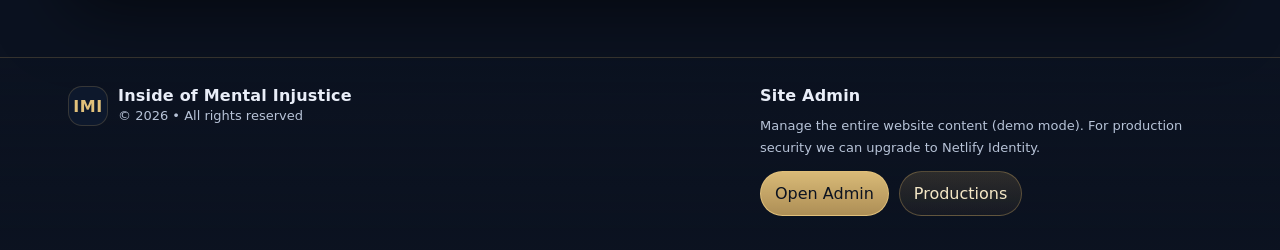
==== commit c518f80d: "Add files via upload" ====
--- a/index.html
+++ b/index.html
@@ -1,373 +1,371 @@
-<!doctype html>
-<html lang="en">
-<head>
-  <meta charset="utf-8" />
-  <meta name="viewport" content="width=device-width,initial-scale=1" />
-  <title>Inside of Mental Injustice</title>
-  <meta name="description" content="Inside of Mental Injustice (IMI) — survivor-led media production: documentaries, podcasts, investigations, and advocacy campaigns." />
-  <style>
-    :root{
-      --bg:#0b1220; --bg2:#0f1a2f; --panel:rgba(15,26,47,.58);
-      --gold:#c8a35f; --gold2:#e2c17b;
-      --text:#e9eef8; --muted:#b7c3d7;
-      --border:rgba(200,163,95,.22);
-      --shadow: 0 0 0 1px rgba(200,163,95,.18), 0 22px 70px rgba(0,0,0,.55);
-    }
-    *{box-sizing:border-box}
-    html{scroll-behavior:smooth}
-    body{margin:0;background:var(--bg);color:var(--text);font-family:ui-sans-serif,system-ui,-apple-system,Segoe UI,Roboto,Helvetica,Arial}
-    a{color:inherit;text-decoration:none}
-    .container{max-width:1180px;margin:0 auto;padding:0 18px}
-    .nav{
-      position:sticky; top:0; z-index:50;
-      background:linear-gradient(180deg, rgba(11,18,32,.92), rgba(11,18,32,.70));
-      backdrop-filter: blur(10px);
-      border-bottom:1px solid var(--border);
-    }
-    .navInner{display:flex;align-items:center;justify-content:space-between;gap:12px;padding:14px 0}
-    .brand{display:flex;align-items:center;gap:12px}
-    .logo{height:40px;width:40px;border-radius:14px;display:grid;place-items:center;background:rgba(15,26,47,.85);border:1px solid var(--border);color:var(--gold2);font-weight:900;letter-spacing:.5px}
-    .links{display:flex;gap:10px;flex-wrap:wrap;align-items:center}
-    .chipLink{
-      display:inline-flex;align-items:center;gap:8px;
-      padding:10px 12px;border-radius:999px;
-      border:1px solid rgba(200,163,95,.22);
-      background:rgba(11,18,32,.45);
-      color:#dfe7f6;
-      transition:transform .15s ease, border-color .15s ease, background .15s ease;
-    }
-    .chipLink:hover{transform:translateY(-1px);border-color:rgba(226,193,123,.55);background:rgba(15,26,47,.65)}
-    .btn{
-      display:inline-flex;align-items:center;justify-content:center;gap:8px;
-      padding:12px 14px;border-radius:999px;
-      border:1px solid rgba(200,163,95,.35);
-      background:linear-gradient(180deg, rgba(200,163,95,.18), rgba(200,163,95,.06));
-      color:#f4e7c6; cursor:pointer;
-      transition:transform .15s ease;
-    }
-    .btn:hover{transform:translateY(-1px)}
-    .btnPrimary{background:linear-gradient(180deg, rgba(226,193,123,.96), rgba(200,163,95,.86));color:var(--bg);border-color:rgba(226,193,123,.96)}
-
-    /* HERO */
-    .hero{position:relative;overflow:hidden}
-    .parallaxA,.parallaxB{
-      position:absolute; inset:-18% -18%;
-      will-change:transform; pointer-events:none;
-    }
-    .parallaxA{background:radial-gradient(820px 520px at 55% 30%, rgba(226,193,123,.16), transparent 62%), radial-gradient(760px 460px at 20% 70%, rgba(200,163,95,.12), transparent 62%);}
-    .parallaxB{opacity:.22;mix-blend-mode:overlay;background-image:linear-gradient(135deg, rgba(255,255,255,.08), rgba(255,255,255,0)), radial-gradient(circle at 40% 40%, rgba(255,255,255,.06), transparent 55%)}
-    .heroInner{position:relative;padding:54px 0 26px}
-    .banner{
-      opacity:0; transform:translateY(18px);
-      transition:opacity .9s ease, transform .9s ease;
-    }
-    .banner.loaded{opacity:1; transform:none}
-    .heroGrid{display:grid;grid-template-columns:1.15fr .85fr;gap:16px;align-items:stretch}
-    h1{margin:0 0 10px;font-family:ui-serif,Georgia,Cambria,"Times New Roman",Times,serif;letter-spacing:.35px;font-weight:900;font-size:clamp(34px,4.4vw,58px)}
-    .lead{margin:0;color:#c9d3e5;line-height:1.85;max-width:80ch}
-    .kpis{display:flex;gap:10px;flex-wrap:wrap;margin-top:16px}
-    .kpi{border-radius:18px;border:1px solid rgba(200,163,95,.18);background:rgba(15,26,47,.55);padding:12px 12px;min-width:180px}
-    .kpi b{display:block;letter-spacing:.2px}
-    .kpi span{color:var(--muted);font-size:13px;line-height:1.6}
-
-    .card{
-      border-radius:24px;border:1px solid rgba(200,163,95,.22);
-      background:rgba(15,26,47,.55);
-      box-shadow:var(--shadow);
-      overflow:hidden;
-    }
-    .founderCard{padding:14px;display:grid;grid-template-columns:140px 1fr;gap:14px;align-items:center}
-    .founderImg{width:100%;border-radius:22px;border:1px solid rgba(200,163,95,.22);object-fit:cover;aspect-ratio:3/4;background:rgba(11,18,32,.55)}
-    .founderName{margin:0;font-weight:900;letter-spacing:.2px}
-    .founderRole{margin:4px 0 10px;color:var(--muted);font-size:13px}
-    .founderBio{margin:0;color:#c9d3e5;line-height:1.75;font-size:14px}
-
-    /* SECTIONS */
-    .section{padding:26px 0 70px}
-    .sectionTitle{margin:0 0 8px;font-family:ui-serif,Georgia,Cambria,"Times New Roman",Times,serif;letter-spacing:.35px;font-weight:900;font-size:clamp(24px,3vw,34px)}
-    .sectionLead{margin:0;color:#c9d3e5;line-height:1.85}
-    .grid3{display:grid;grid-template-columns:repeat(3,1fr);gap:14px;margin-top:16px}
-    .miniCard{padding:14px}
-    .miniCard strong{display:block}
-    .miniCard p{margin:8px 0 0;color:#c9d3e5;line-height:1.75}
-    .badge{display:inline-flex;align-items:center;gap:8px;border:1px solid rgba(200,163,95,.22);background:rgba(11,18,32,.45);color:#e7d8b3;padding:8px 10px;border-radius:999px;font-size:12px}
-
-    /* Production tiles */
-    .tile{padding:14px;display:flex;flex-direction:column;gap:10px;cursor:pointer;transition:transform .15s ease, border-color .15s ease}
-    .tile:hover{transform:translateY(-2px);border-color:rgba(226,193,123,.55)}
-    .tileTop{display:flex;justify-content:space-between;gap:10px;align-items:center;border-bottom:1px solid rgba(200,163,95,.16);padding-bottom:10px}
-    .tileDesc{color:#c9d3e5;line-height:1.75;margin:0}
-    .arrow{opacity:.85}
-
-    /* Motion: reveal */
-    .reveal{opacity:0;transform:translateY(16px);transition:opacity .7s ease, transform .7s ease}
-    .reveal.in{opacity:1;transform:none}
-
-    /* FOOTER */
-    footer{border-top:1px solid var(--border);padding:28px 0 34px;background:linear-gradient(180deg, rgba(11,18,32,.45), rgba(11,18,32,.85))}
-    .footerGrid{display:grid;grid-template-columns:1.2fr .8fr;gap:14px;align-items:start}
-    .muted{color:var(--muted);font-size:13px;line-height:1.7}
-
-    @media (max-width: 980px){
-      .heroGrid{grid-template-columns:1fr}
-      .founderCard{grid-template-columns:1fr}
-      .grid3{grid-template-columns:1fr}
-      .footerGrid{grid-template-columns:1fr}
-    }
-  </style>
-</head>
-<body>
-
-  <div class="nav">
-    <div class="container">
-      <div class="navInner">
-        <a class="brand" href="#top" aria-label="Home">
-          <div class="logo">IMI</div>
-          <div style="line-height:1.05">
-            <strong style="display:block;font-family:ui-serif,Georgia,Cambria,'Times New Roman',Times,serif;letter-spacing:.35px">Inside of Mental Injustice</strong>
-            <span class="muted">Survivor-led Media • Production • Advocacy</span>
-          </div>
-        </a>
-
-        <!-- TOP TABS: Videos / Images / Articles -->
-        <div class="links" aria-label="Top navigation">
-          <a class="chipLink" href="videos.html">Videos</a>
-          <a class="chipLink" href="images.html">Images</a>
-          <a class="chipLink" href="articles.html">Articles</a>
-          <a class="chipLink" href="documentaries.html">Documentaries</a>
-          <a class="chipLink" href="podcasts.html">Podcasts</a>
-          <a class="chipLink" href="investigations.html">Investigations</a>
-          <a class="btn btnPrimary" href="#contact">Contact</a>
-        </div>
-      </div>
-    </div>
-  </div>
-
-  <header id="top" class="hero">
-    <div class="parallaxA" aria-hidden="true"></div>
-    <div class="parallaxB" aria-hidden="true"></div>
-
-    <div class="container heroInner">
-      <div class="banner" id="banner">
-        <div class="heroGrid">
-          <div class="card" style="padding:18px">
-            <span class="badge">New: Mobile-first redesign + improved motion</span>
-            <h1 id="heroTitle">Inside of Mental Injustice</h1>
-            <p class="lead" id="heroSubtitle">
-              Documentaries, podcasts, investigations, and advocacy campaigns led by lived experience — built to move hearts, change policy, and protect lives.
-            </p>
-
-            <div class="kpis">
-              <div class="kpi">
-                <b>Documentaries</b>
-                <span>Festival, streaming, impact screenings</span>
-              </div>
-              <div class="kpi">
-                <b>Podcasts</b>
-                <span>Interview-led series + social clips</span>
-              </div>
-              <div class="kpi">
-                <b>Investigations</b>
-                <span>Evidence-driven accountability work</span>
-              </div>
-            </div>
-
-            <div style="display:flex;gap:10px;flex-wrap:wrap;margin-top:16px">
-              <a class="btn btnPrimary" href="videos.html">Watch</a>
-              <a class="btn" href="articles.html">Read</a>
-              <a class="btn" href="#productions">Explore Productions</a>
-            </div>
-          </div>
-
-          <div class="card founderCard">
-            <img class="founderImg" id="founderImg" alt="Harold Cunningham — Founder" src="images/founder.png"
-                 onerror="this.onerror=null;this.src='images/founder.png';" />
-            <div>
-              <div class="founderName" id="founderName">Harold Cunningham</div>
-              <div class="founderRole" id="founderRole">Founder • Survivor-led storyteller • Mental health advocate</div>
-              <p class="founderBio" id="founderBio">
-                IMI centers lived experience to tell the truth about solitary confinement, mental illness behind bars, and institutional harm — and to build pathways to healing and reform.
-              </p>
-              <div style="display:flex;gap:10px;flex-wrap:wrap;margin-top:12px">
-                <a class="btn" href="documentaries.html">Documentaries</a>
-                              </div>
-              <div class="muted" style="margin-top:10px">Admin link is also in the footer.</div>
-            </div>
-          </div>
-        </div>
-      </div>
-    </div>
-  </header>
-
-  <main>
-
-    <section id="productions" class="section">
-      <div class="container">
-        <div class="reveal">
-          <h2 class="sectionTitle">Productions</h2>
-          <p class="sectionLead">Responsive, mobile-first production hubs. Each section can be managed separately in Admin.</p>
-        </div>
-
-        <div class="grid3">
-          <div class="card tile reveal" onclick="location.href='documentaries.html'">
-            <div class="tileTop">
-              <strong>Documentaries</strong>
-              <span class="badge">View →</span>
-            </div>
-            <p class="tileDesc">Feature and short films designed for impact: festivals, streaming, and institutional accountability.</p>
-            <span class="muted arrow">Open documentaries page</span>
-          </div>
-
-          <div class="card tile reveal" onclick="location.href='podcasts.html'">
-            <div class="tileTop">
-              <strong>Podcasts</strong>
-              <span class="badge">Listen →</span>
-            </div>
-            <p class="tileDesc">Series content with interviews, narrative episodes, and repurposed clips for social distribution.</p>
-            <span class="muted arrow">Open podcasts page</span>
-          </div>
-
-          <div class="card tile reveal" onclick="location.href='investigations.html'">
-            <div class="tileTop">
-              <strong>Investigations</strong>
-              <span class="badge">Explore →</span>
-            </div>
-            <p class="tileDesc">Evidence-driven investigations and advocacy campaigns built to protect families and drive reform.</p>
-            <span class="muted arrow">Open investigations page</span>
-          </div>
-        </div>
-      </div>
-    </section>
-
-    <section id="about" class="section" style="padding-top:0">
-      <div class="container">
-        <div class="card miniCard reveal">
-          <span class="badge">Mission</span>
-          <h2 class="sectionTitle" style="margin-top:10px">Survivor-led storytelling that leads to change</h2>
-          <p class="sectionLead" id="aboutText">
-            IMI uses film, audio, and investigative media to expose harm, elevate truth, and support system-level reform — while creating training and work pathways for returning citizens.
-          </p>
-        </div>
-
-        <div class="grid3" style="margin-top:14px">
-          <div class="card miniCard reveal">
-            <strong>Mobile UX first</strong>
-            <p>Thumb-friendly navigation, readable typography, responsive layouts, and motion that feels premium — not distracting.</p>
-          </div>
-          <div class="card miniCard reveal">
-            <strong>High-trust content</strong>
-            <p>Source-based reporting, survivor testimony, and responsible storytelling that protects people and preserves truth.</p>
-          </div>
-          <div class="card miniCard reveal">
-            <strong>Production ready</strong>
-            <p>Sections designed to scale with real hosting (YouTube/Vimeo/Cloud storage) and future CMS integration.</p>
-          </div>
-        </div>
-      </div>
-    </section>
-
-    <section id="contact" class="section" style="padding-top:0">
-      <div class="container">
-        <div class="card miniCard reveal">
-          <h2 class="sectionTitle">Contact</h2>
-          <p class="sectionLead">Press inquiries, partnerships, screening requests, and community collaborations.</p>
-          <div style="display:flex;gap:10px;flex-wrap:wrap;margin-top:14px">
-            <a class="btn btnPrimary" id="contactEmail" href="mailto:hcunningham2025@outlook.com">Email</a>
-            <a class="btn" href="videos.html">Watch</a>
-            <a class="btn" href="articles.html">Read</a>
-          </div>
-          <div class="muted" style="margin-top:10px">Tip: You can update the hero, about, and contact settings in Admin.</div>
-        </div>
-      </div>
-    </section>
-
-  </main>
-
-  <footer>
-    <div class="container">
-      <div class="footerGrid">
-        <div>
-          <div style="display:flex;gap:10px;align-items:center">
-            <div class="logo">IMI</div>
-            <div>
-              <div style="font-weight:900;letter-spacing:.2px">Inside of Mental Injustice</div>
-              <div class="muted">© <span id="year"></span> • All rights reserved</div>
-            </div>
-          </div>
-          <div class="muted" style="margin-top:10px">
-            
-          </div>
-        </div>
-
-        <div>
-          <div style="font-weight:900;letter-spacing:.2px;margin-bottom:10px">Site Admin</div>
-          <div class="muted">Manage the entire website content (demo mode). For production security we can upgrade to Netlify Identity.</div>
-          <div style="display:flex;gap:10px;flex-wrap:wrap;margin-top:12px">
-            <a class="btn btnPrimary" href="admin/login.html">Open Admin</a>
-            <a class="btn" href="documentaries.html">Productions</a>
-          </div>
-        </div>
-      </div>
-    </div>
-  </footer>
-
-  <script>
-    // YEAR
-    document.getElementById('year').textContent = new Date().getFullYear();
-
-    // PAGE LOAD banner animation
-    const banner = document.getElementById('banner');
-    window.addEventListener('load', ()=>{ if(banner) banner.classList.add('loaded'); });
-
-    // PARALLAX
-    const a = document.querySelector('.parallaxA');
-    const b = document.querySelector('.parallaxB');
-    function parallax(){
-      const y = window.scrollY || 0;
-      if(a) a.style.transform = `translate3d(0, ${y*0.14}px, 0)`;
-      if(b) b.style.transform = `translate3d(0, ${y*0.08}px, 0)`;
-    }
-    window.addEventListener('scroll', parallax, {passive:true});
-    parallax();
-
-    // REVEAL motion
-    const els = Array.from(document.querySelectorAll('.reveal'));
-    const io = new IntersectionObserver((entries)=>{
-      entries.forEach(e=>{
-        if(e.isIntersecting){ e.target.classList.add('in'); io.unobserve(e.target); }
-      })
-    }, {threshold:0.14});
-    els.forEach(el=>io.observe(el));
-
-    // SITE CONTENT (Admin-controlled)
-    const contentKey = 'imi_site_content_v1';
-    function loadContent(){
-      try{ const raw = localStorage.getItem(contentKey); return raw ? JSON.parse(raw) : null; }catch{ return null; }
-    }
-    const c = loadContent();
-    if(c){
-      if(c.heroTitle) document.getElementById('heroTitle').textContent = c.heroTitle;
-      if(c.heroSubtitle) document.getElementById('heroSubtitle').textContent = c.heroSubtitle;
-      if(c.aboutText) document.getElementById('aboutText').textContent = c.aboutText;
-
-      if(c.founderName) document.getElementById('founderName').textContent = c.founderName;
-      if(c.founderRole) document.getElementById('founderRole').textContent = c.founderRole;
-      if(c.founderBio) document.getElementById('founderBio').textContent = c.founderBio;
-
-      if(c.founderImgUrl){
-        const img = document.getElementById('founderImg');
-        img.src = c.founderImgUrl;
-        img.onerror = ()=>{ img.src='images/founder.png'; };
-      }
-
-      if(c.contactEmail){
-        const a = document.getElementById('contactEmail');
-        a.href = `mailto:${c.contactEmail}`;
-        a.textContent = c.contactEmail;
-      }
-    }
-  </script>
-
-<div style="text-align:center;margin:24px 0"><a href="/admin/">Admin</a></div>
-</body>
+<!doctype html>
+<html lang="en">
+<head>
+  <meta charset="utf-8" />
+  <meta name="viewport" content="width=device-width,initial-scale=1" />
+  <title>Inside of Mental Injustice</title>
+  <meta name="description" content="Inside of Mental Injustice (IMI) — survivor-led media production: documentaries, podcasts, investigations, and advocacy campaigns." />
+  <style>
+    :root{
+      --bg:#0b1220; --bg2:#0f1a2f; --panel:rgba(15,26,47,.58);
+      --gold:#c8a35f; --gold2:#e2c17b;
+      --text:#e9eef8; --muted:#b7c3d7;
+      --border:rgba(200,163,95,.22);
+      --shadow: 0 0 0 1px rgba(200,163,95,.18), 0 22px 70px rgba(0,0,0,.55);
+    }
+    *{box-sizing:border-box}
+    html{scroll-behavior:smooth}
+    body{margin:0;background:var(--bg);color:var(--text);font-family:ui-sans-serif,system-ui,-apple-system,Segoe UI,Roboto,Helvetica,Arial}
+    a{color:inherit;text-decoration:none}
+    .container{max-width:1180px;margin:0 auto;padding:0 18px}
+    .nav{
+      position:sticky; top:0; z-index:50;
+      background:linear-gradient(180deg, rgba(11,18,32,.92), rgba(11,18,32,.70));
+      backdrop-filter: blur(10px);
+      border-bottom:1px solid var(--border);
+    }
+    .navInner{display:flex;align-items:center;justify-content:space-between;gap:12px;padding:14px 0}
+    .brand{display:flex;align-items:center;gap:12px}
+    .logo{height:40px;width:40px;border-radius:14px;display:grid;place-items:center;background:rgba(15,26,47,.85);border:1px solid var(--border);color:var(--gold2);font-weight:900;letter-spacing:.5px}
+    .links{display:flex;gap:10px;flex-wrap:wrap;align-items:center}
+    .chipLink{
+      display:inline-flex;align-items:center;gap:8px;
+      padding:10px 12px;border-radius:999px;
+      border:1px solid rgba(200,163,95,.22);
+      background:rgba(11,18,32,.45);
+      color:#dfe7f6;
+      transition:transform .15s ease, border-color .15s ease, background .15s ease;
+    }
+    .chipLink:hover{transform:translateY(-1px);border-color:rgba(226,193,123,.55);background:rgba(15,26,47,.65)}
+    .btn{
+      display:inline-flex;align-items:center;justify-content:center;gap:8px;
+      padding:12px 14px;border-radius:999px;
+      border:1px solid rgba(200,163,95,.35);
+      background:linear-gradient(180deg, rgba(200,163,95,.18), rgba(200,163,95,.06));
+      color:#f4e7c6; cursor:pointer;
+      transition:transform .15s ease;
+    }
+    .btn:hover{transform:translateY(-1px)}
+    .btnPrimary{background:linear-gradient(180deg, rgba(226,193,123,.96), rgba(200,163,95,.86));color:var(--bg);border-color:rgba(226,193,123,.96)}
+
+    /* HERO */
+    .hero{position:relative;overflow:hidden}
+    .parallaxA,.parallaxB{
+      position:absolute; inset:-18% -18%;
+      will-change:transform; pointer-events:none;
+    }
+    .parallaxA{background:radial-gradient(820px 520px at 55% 30%, rgba(226,193,123,.16), transparent 62%), radial-gradient(760px 460px at 20% 70%, rgba(200,163,95,.12), transparent 62%);}
+    .parallaxB{opacity:.22;mix-blend-mode:overlay;background-image:linear-gradient(135deg, rgba(255,255,255,.08), rgba(255,255,255,0)), radial-gradient(circle at 40% 40%, rgba(255,255,255,.06), transparent 55%)}
+    .heroInner{position:relative;padding:54px 0 26px}
+    .banner{
+      opacity:0; transform:translateY(18px);
+      transition:opacity .9s ease, transform .9s ease;
+    }
+    .banner.loaded{opacity:1; transform:none}
+    .heroGrid{display:grid;grid-template-columns:1.15fr .85fr;gap:16px;align-items:stretch}
+    h1{margin:0 0 10px;font-family:ui-serif,Georgia,Cambria,"Times New Roman",Times,serif;letter-spacing:.35px;font-weight:900;font-size:clamp(34px,4.4vw,58px)}
+    .lead{margin:0;color:#c9d3e5;line-height:1.85;max-width:80ch}
+    .kpis{display:flex;gap:10px;flex-wrap:wrap;margin-top:16px}
+    .kpi{border-radius:18px;border:1px solid rgba(200,163,95,.18);background:rgba(15,26,47,.55);padding:12px 12px;min-width:180px}
+    .kpi b{display:block;letter-spacing:.2px}
+    .kpi span{color:var(--muted);font-size:13px;line-height:1.6}
+
+    .card{
+      border-radius:24px;border:1px solid rgba(200,163,95,.22);
+      background:rgba(15,26,47,.55);
+      box-shadow:var(--shadow);
+      overflow:hidden;
+    }
+    .founderCard{padding:14px;display:grid;grid-template-columns:140px 1fr;gap:14px;align-items:center}
+    .founderImg{width:100%;border-radius:22px;border:1px solid rgba(200,163,95,.22);object-fit:cover;aspect-ratio:3/4;background:rgba(11,18,32,.55)}
+    .founderName{margin:0;font-weight:900;letter-spacing:.2px}
+    .founderRole{margin:4px 0 10px;color:var(--muted);font-size:13px}
+    .founderBio{margin:0;color:#c9d3e5;line-height:1.75;font-size:14px}
+
+    /* SECTIONS */
+    .section{padding:26px 0 70px}
+    .sectionTitle{margin:0 0 8px;font-family:ui-serif,Georgia,Cambria,"Times New Roman",Times,serif;letter-spacing:.35px;font-weight:900;font-size:clamp(24px,3vw,34px)}
+    .sectionLead{margin:0;color:#c9d3e5;line-height:1.85}
+    .grid3{display:grid;grid-template-columns:repeat(3,1fr);gap:14px;margin-top:16px}
+    .miniCard{padding:14px}
+    .miniCard strong{display:block}
+    .miniCard p{margin:8px 0 0;color:#c9d3e5;line-height:1.75}
+    .badge{display:inline-flex;align-items:center;gap:8px;border:1px solid rgba(200,163,95,.22);background:rgba(11,18,32,.45);color:#e7d8b3;padding:8px 10px;border-radius:999px;font-size:12px}
+
+    /* Production tiles */
+    .tile{padding:14px;display:flex;flex-direction:column;gap:10px;cursor:pointer;transition:transform .15s ease, border-color .15s ease}
+    .tile:hover{transform:translateY(-2px);border-color:rgba(226,193,123,.55)}
+    .tileTop{display:flex;justify-content:space-between;gap:10px;align-items:center;border-bottom:1px solid rgba(200,163,95,.16);padding-bottom:10px}
+    .tileDesc{color:#c9d3e5;line-height:1.75;margin:0}
+    .arrow{opacity:.85}
+
+    /* Motion: reveal */
+    .reveal{opacity:0;transform:translateY(16px);transition:opacity .7s ease, transform .7s ease}
+    .reveal.in{opacity:1;transform:none}
+
+    /* FOOTER */
+    footer{border-top:1px solid var(--border);padding:28px 0 34px;background:linear-gradient(180deg, rgba(11,18,32,.45), rgba(11,18,32,.85))}
+    .footerGrid{display:grid;grid-template-columns:1.2fr .8fr;gap:14px;align-items:start}
+    .muted{color:var(--muted);font-size:13px;line-height:1.7}
+
+    @media (max-width: 980px){
+      .heroGrid{grid-template-columns:1fr}
+      .founderCard{grid-template-columns:1fr}
+      .grid3{grid-template-columns:1fr}
+      .footerGrid{grid-template-columns:1fr}
+    }
+  </style>
+</head>
+<body>
+
+  <div class="nav">
+    <div class="container">
+      <div class="navInner">
+        <a class="brand" href="#top" aria-label="Home">
+          <div class="logo">IMI</div>
+          <div style="line-height:1.05">
+            <strong style="display:block;font-family:ui-serif,Georgia,Cambria,'Times New Roman',Times,serif;letter-spacing:.35px">Inside of Mental Injustice</strong>
+            <span class="muted">Survivor-led Media • Production • Advocacy</span>
+          </div>
+        </a>
+
+        <!-- TOP TABS: Videos / Images / Articles -->
+        <div class="links" aria-label="Top navigation">
+          <a class="chipLink" href="videos.html">Videos</a>
+          <a class="chipLink" href="images.html">Images</a>
+          <a class="chipLink" href="articles.html">Articles</a>
+          <a class="chipLink" href="documentaries.html">Documentaries</a>
+          <a class="chipLink" href="podcasts.html">Podcasts</a>
+          <a class="chipLink" href="investigations.html">Investigations</a>
+          <a class="btn btnPrimary" href="#contact">Contact</a>
+        </div>
+      </div>
+    </div>
+  </div>
+
+  <header id="top" class="hero">
+    <div class="parallaxA" aria-hidden="true"></div>
+    <div class="parallaxB" aria-hidden="true"></div>
+
+    <div class="container heroInner">
+      <div class="banner" id="banner">
+        <div class="heroGrid">
+          <div class="card" style="padding:18px">
+            <span class="badge">New: Mobile-first redesign + improved motion</span>
+            <h1 id="heroTitle">Inside of Mental Injustice</h1>
+            <p class="lead" id="heroSubtitle">
+              Documentaries, podcasts, investigations, and advocacy campaigns led by lived experience — built to move hearts, change policy, and protect lives.
+            </p>
+
+            <div class="kpis">
+              <div class="kpi">
+                <b>Documentaries</b>
+                <span>Festival, streaming, impact screenings</span>
+              </div>
+              <div class="kpi">
+                <b>Podcasts</b>
+                <span>Interview-led series + social clips</span>
+              </div>
+              <div class="kpi">
+                <b>Investigations</b>
+                <span>Evidence-driven accountability work</span>
+              </div>
+            </div>
+
+            <div style="display:flex;gap:10px;flex-wrap:wrap;margin-top:16px">
+              <a class="btn btnPrimary" href="videos.html">Watch</a>
+              <a class="btn" href="articles.html">Read</a>
+              <a class="btn" href="#productions">Explore Productions</a>
+            </div>
+          </div>
+
+          <div class="card founderCard">
+            <img class="founderImg" id="founderImg" alt="Harold Cunningham — Founder" src="images/founder.png"
+                 onerror="this.onerror=null;this.src='images/founder.png';" />
+            <div>
+              <div class="founderName" id="founderName">Harold Cunningham</div>
+              <div class="founderRole" id="founderRole">Founder • Survivor-led storyteller • Mental health advocate</div>
+              <p class="founderBio" id="founderBio">
+                IMI centers lived experience to tell the truth about solitary confinement, mental illness behind bars, and institutional harm — and to build pathways to healing and reform.
+              </p>
+              <div style="display:flex;gap:10px;flex-wrap:wrap;margin-top:12px">
+                <a class="btn" href="documentaries.html">Documentaries</a>
+                              </div>
+              <div class="muted" style="margin-top:10px">Admin link is also in the footer.</div>
+            </div>
+          </div>
+        </div>
+      </div>
+    </div>
+  </header>
+
+  <main>
+
+    <section id="productions" class="section">
+      <div class="container">
+        <div class="reveal">
+          <h2 class="sectionTitle">Productions</h2>
+          <p class="sectionLead">Responsive, mobile-first production hubs. Each section can be managed separately in Admin.</p>
+        </div>
+
+        <div class="grid3">
+          <div class="card tile reveal" onclick="location.href='documentaries.html'">
+            <div class="tileTop">
+              <strong>Documentaries</strong>
+              <span class="badge">View →</span>
+            </div>
+            <p class="tileDesc">Feature and short films designed for impact: festivals, streaming, and institutional accountability.</p>
+            <span class="muted arrow">Open documentaries page</span>
+          </div>
+
+          <div class="card tile reveal" onclick="location.href='podcasts.html'">
+            <div class="tileTop">
+              <strong>Podcasts</strong>
+              <span class="badge">Listen →</span>
+            </div>
+            <p class="tileDesc">Series content with interviews, narrative episodes, and repurposed clips for social distribution.</p>
+            <span class="muted arrow">Open podcasts page</span>
+          </div>
+
+          <div class="card tile reveal" onclick="location.href='investigations.html'">
+            <div class="tileTop">
+              <strong>Investigations</strong>
+              <span class="badge">Explore →</span>
+            </div>
+            <p class="tileDesc">Evidence-driven investigations and advocacy campaigns built to protect families and drive reform.</p>
+            <span class="muted arrow">Open investigations page</span>
+          </div>
+        </div>
+      </div>
+    </section>
+
+    <section id="about" class="section" style="padding-top:0">
+      <div class="container">
+        <div class="card miniCard reveal">
+          <span class="badge">Mission</span>
+          <h2 class="sectionTitle" style="margin-top:10px">Survivor-led storytelling that leads to change</h2>
+          <p class="sectionLead" id="aboutText">
+            IMI uses film, audio, and investigative media to expose harm, elevate truth, and support system-level reform — while creating training and work pathways for returning citizens.
+          </p>
+        </div>
+
+        <div class="grid3" style="margin-top:14px">
+          <div class="card miniCard reveal">
+            <strong>Mobile UX first</strong>
+            <p>Thumb-friendly navigation, readable typography, responsive layouts, and motion that feels premium — not distracting.</p>
+          </div>
+          <div class="card miniCard reveal">
+            <strong>High-trust content</strong>
+            <p>Source-based reporting, survivor testimony, and responsible storytelling that protects people and preserves truth.</p>
+          </div>
+          <div class="card miniCard reveal">
+            <strong>Production ready</strong>
+            <p>Sections designed to scale with real hosting (YouTube/Vimeo/Cloud storage) and future CMS integration.</p>
+          </div>
+        </div>
+      </div>
+    </section>
+
+    <section id="contact" class="section" style="padding-top:0">
+      <div class="container">
+        <div class="card miniCard reveal">
+          <h2 class="sectionTitle">Contact</h2>
+          <p class="sectionLead">Press inquiries, partnerships, screening requests, and community collaborations.</p>
+          <div style="display:flex;gap:10px;flex-wrap:wrap;margin-top:14px">
+            <a class="btn btnPrimary" id="contactEmail" href="mailto:hcunningham2025@outlook.com">Email</a>
+            <a class="btn" href="videos.html">Watch</a>
+            <a class="btn" href="articles.html">Read</a>
+          </div>
+          <div class="muted" style="margin-top:10px">Tip: You can update the hero, about, and contact settings in Admin.</div>
+        </div>
+      </div>
+    </section>
+
+  </main>
+
+  <footer>
+    <div class="container">
+      <div class="footerGrid">
+        <div>
+          <div style="display:flex;gap:10px;align-items:center">
+            <div class="logo">IMI</div>
+            <div>
+              <div style="font-weight:900;letter-spacing:.2px">Inside of Mental Injustice</div>
+              <div class="muted">© <span id="year"></span> • All rights reserved</div>
+            </div>
+          </div>
+          <div class="muted" style="margin-top:10px">
+            
+          </div>
+        </div>
+
+        <div>
+          <div style="font-weight:900;letter-spacing:.2px;margin-bottom:10px">Site Admin</div>
+          <div class="muted">Manage the entire website content (demo mode). For production security we can upgrade to Netlify Identity.</div>
+          <div style="display:flex;gap:10px;flex-wrap:wrap;margin-top:12px">
+            <a class="btn btnPrimary" href="admin/login.html">Open Admin</a>
+            <a class="btn" href="documentaries.html">Productions</a>
+          </div>
+        </div>
+      </div>
+    </div>
+  </footer>
+
+  <script>
+    // YEAR
+    document.getElementById('year').textContent = new Date().getFullYear();
+
+    // PAGE LOAD banner animation
+    const banner = document.getElementById('banner');
+    window.addEventListener('load', ()=>{ if(banner) banner.classList.add('loaded'); });
+
+    // PARALLAX
+    const a = document.querySelector('.parallaxA');
+    const b = document.querySelector('.parallaxB');
+    function parallax(){
+      const y = window.scrollY || 0;
+      if(a) a.style.transform = `translate3d(0, ${y*0.14}px, 0)`;
+      if(b) b.style.transform = `translate3d(0, ${y*0.08}px, 0)`;
+    }
+    window.addEventListener('scroll', parallax, {passive:true});
+    parallax();
+
+    // REVEAL motion
+    const els = Array.from(document.querySelectorAll('.reveal'));
+    const io = new IntersectionObserver((entries)=>{
+      entries.forEach(e=>{
+        if(e.isIntersecting){ e.target.classList.add('in'); io.unobserve(e.target); }
+      })
+    }, {threshold:0.14});
+    els.forEach(el=>io.observe(el));
+
+    // SITE CONTENT (Admin-controlled)
+    const contentKey = 'imi_site_content_v1';
+    function loadContent(){
+      try{ const raw = localStorage.getItem(contentKey); return raw ? JSON.parse(raw) : null; }catch{ return null; }
+    }
+    const c = loadContent();
+    if(c){
+      if(c.heroTitle) document.getElementById('heroTitle').textContent = c.heroTitle;
+      if(c.heroSubtitle) document.getElementById('heroSubtitle').textContent = c.heroSubtitle;
+      if(c.aboutText) document.getElementById('aboutText').textContent = c.aboutText;
+
+      if(c.founderName) document.getElementById('founderName').textContent = c.founderName;
+      if(c.founderRole) document.getElementById('founderRole').textContent = c.founderRole;
+      if(c.founderBio) document.getElementById('founderBio').textContent = c.founderBio;
+
+      if(c.founderImgUrl){
+        const img = document.getElementById('founderImg');
+        img.src = c.founderImgUrl;
+        img.onerror = ()=>{ img.src='images/founder.png'; };
+      }
+
+      if(c.contactEmail){
+        const a = document.getElementById('contactEmail');
+        a.href = `mailto:${c.contactEmail}`;
+        a.textContent = c.contactEmail;
+      }
+    }
+  </script>
+</body>
 </html>
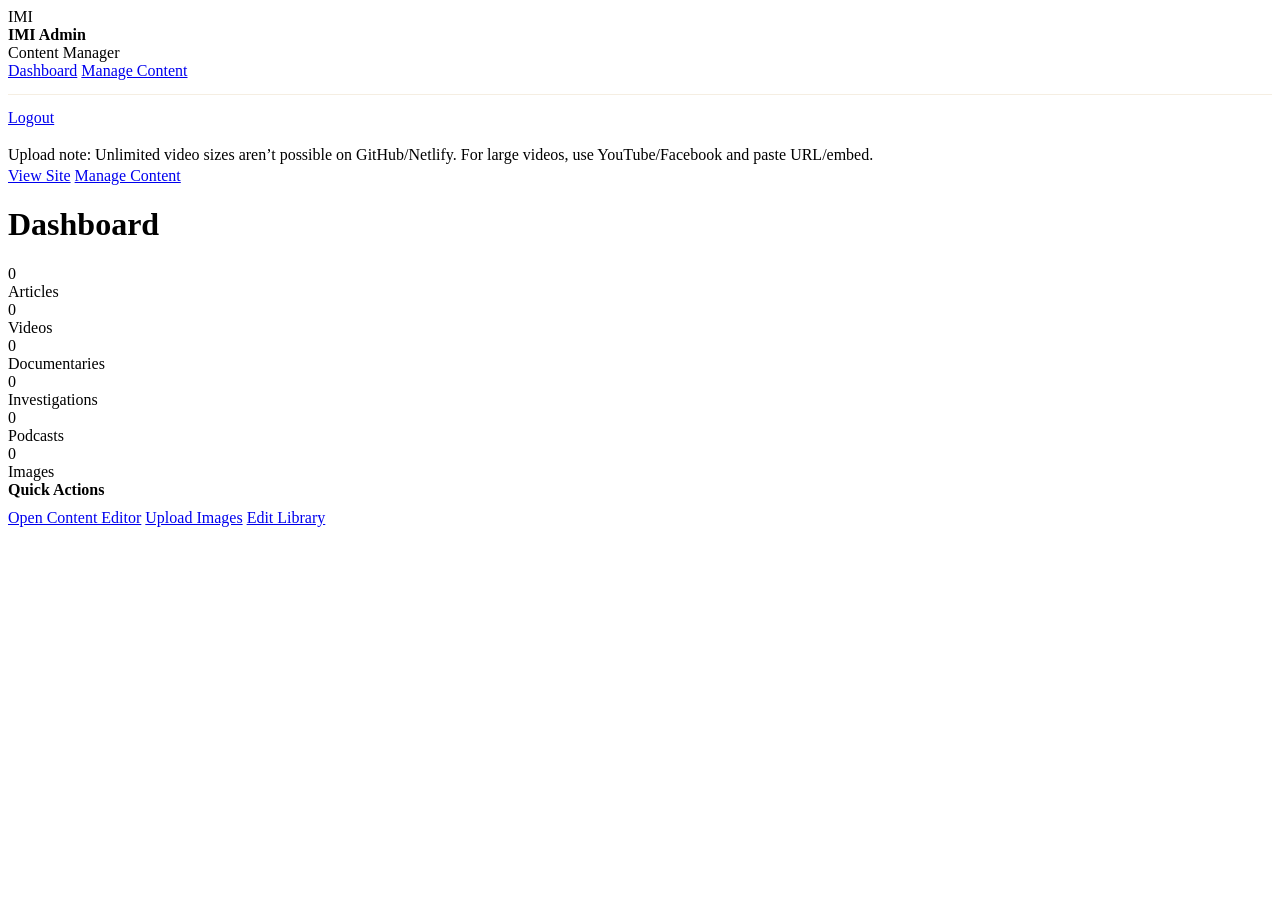
==== commit 7e4b8f18: "Add files via upload" ====
--- a/index.html
+++ b/index.html
@@ -1,371 +1,70 @@
-<!doctype html>
-<html lang="en">
-<head>
-  <meta charset="utf-8" />
-  <meta name="viewport" content="width=device-width,initial-scale=1" />
-  <title>Inside of Mental Injustice</title>
-  <meta name="description" content="Inside of Mental Injustice (IMI) — survivor-led media production: documentaries, podcasts, investigations, and advocacy campaigns." />
-  <style>
-    :root{
-      --bg:#0b1220; --bg2:#0f1a2f; --panel:rgba(15,26,47,.58);
-      --gold:#c8a35f; --gold2:#e2c17b;
-      --text:#e9eef8; --muted:#b7c3d7;
-      --border:rgba(200,163,95,.22);
-      --shadow: 0 0 0 1px rgba(200,163,95,.18), 0 22px 70px rgba(0,0,0,.55);
-    }
-    *{box-sizing:border-box}
-    html{scroll-behavior:smooth}
-    body{margin:0;background:var(--bg);color:var(--text);font-family:ui-sans-serif,system-ui,-apple-system,Segoe UI,Roboto,Helvetica,Arial}
-    a{color:inherit;text-decoration:none}
-    .container{max-width:1180px;margin:0 auto;padding:0 18px}
-    .nav{
-      position:sticky; top:0; z-index:50;
-      background:linear-gradient(180deg, rgba(11,18,32,.92), rgba(11,18,32,.70));
-      backdrop-filter: blur(10px);
-      border-bottom:1px solid var(--border);
-    }
-    .navInner{display:flex;align-items:center;justify-content:space-between;gap:12px;padding:14px 0}
-    .brand{display:flex;align-items:center;gap:12px}
-    .logo{height:40px;width:40px;border-radius:14px;display:grid;place-items:center;background:rgba(15,26,47,.85);border:1px solid var(--border);color:var(--gold2);font-weight:900;letter-spacing:.5px}
-    .links{display:flex;gap:10px;flex-wrap:wrap;align-items:center}
-    .chipLink{
-      display:inline-flex;align-items:center;gap:8px;
-      padding:10px 12px;border-radius:999px;
-      border:1px solid rgba(200,163,95,.22);
-      background:rgba(11,18,32,.45);
-      color:#dfe7f6;
-      transition:transform .15s ease, border-color .15s ease, background .15s ease;
-    }
-    .chipLink:hover{transform:translateY(-1px);border-color:rgba(226,193,123,.55);background:rgba(15,26,47,.65)}
-    .btn{
-      display:inline-flex;align-items:center;justify-content:center;gap:8px;
-      padding:12px 14px;border-radius:999px;
-      border:1px solid rgba(200,163,95,.35);
-      background:linear-gradient(180deg, rgba(200,163,95,.18), rgba(200,163,95,.06));
-      color:#f4e7c6; cursor:pointer;
-      transition:transform .15s ease;
-    }
-    .btn:hover{transform:translateY(-1px)}
-    .btnPrimary{background:linear-gradient(180deg, rgba(226,193,123,.96), rgba(200,163,95,.86));color:var(--bg);border-color:rgba(226,193,123,.96)}
-
-    /* HERO */
-    .hero{position:relative;overflow:hidden}
-    .parallaxA,.parallaxB{
-      position:absolute; inset:-18% -18%;
-      will-change:transform; pointer-events:none;
-    }
-    .parallaxA{background:radial-gradient(820px 520px at 55% 30%, rgba(226,193,123,.16), transparent 62%), radial-gradient(760px 460px at 20% 70%, rgba(200,163,95,.12), transparent 62%);}
-    .parallaxB{opacity:.22;mix-blend-mode:overlay;background-image:linear-gradient(135deg, rgba(255,255,255,.08), rgba(255,255,255,0)), radial-gradient(circle at 40% 40%, rgba(255,255,255,.06), transparent 55%)}
-    .heroInner{position:relative;padding:54px 0 26px}
-    .banner{
-      opacity:0; transform:translateY(18px);
-      transition:opacity .9s ease, transform .9s ease;
-    }
-    .banner.loaded{opacity:1; transform:none}
-    .heroGrid{display:grid;grid-template-columns:1.15fr .85fr;gap:16px;align-items:stretch}
-    h1{margin:0 0 10px;font-family:ui-serif,Georgia,Cambria,"Times New Roman",Times,serif;letter-spacing:.35px;font-weight:900;font-size:clamp(34px,4.4vw,58px)}
-    .lead{margin:0;color:#c9d3e5;line-height:1.85;max-width:80ch}
-    .kpis{display:flex;gap:10px;flex-wrap:wrap;margin-top:16px}
-    .kpi{border-radius:18px;border:1px solid rgba(200,163,95,.18);background:rgba(15,26,47,.55);padding:12px 12px;min-width:180px}
-    .kpi b{display:block;letter-spacing:.2px}
-    .kpi span{color:var(--muted);font-size:13px;line-height:1.6}
-
-    .card{
-      border-radius:24px;border:1px solid rgba(200,163,95,.22);
-      background:rgba(15,26,47,.55);
-      box-shadow:var(--shadow);
-      overflow:hidden;
-    }
-    .founderCard{padding:14px;display:grid;grid-template-columns:140px 1fr;gap:14px;align-items:center}
-    .founderImg{width:100%;border-radius:22px;border:1px solid rgba(200,163,95,.22);object-fit:cover;aspect-ratio:3/4;background:rgba(11,18,32,.55)}
-    .founderName{margin:0;font-weight:900;letter-spacing:.2px}
-    .founderRole{margin:4px 0 10px;color:var(--muted);font-size:13px}
-    .founderBio{margin:0;color:#c9d3e5;line-height:1.75;font-size:14px}
-
-    /* SECTIONS */
-    .section{padding:26px 0 70px}
-    .sectionTitle{margin:0 0 8px;font-family:ui-serif,Georgia,Cambria,"Times New Roman",Times,serif;letter-spacing:.35px;font-weight:900;font-size:clamp(24px,3vw,34px)}
-    .sectionLead{margin:0;color:#c9d3e5;line-height:1.85}
-    .grid3{display:grid;grid-template-columns:repeat(3,1fr);gap:14px;margin-top:16px}
-    .miniCard{padding:14px}
-    .miniCard strong{display:block}
-    .miniCard p{margin:8px 0 0;color:#c9d3e5;line-height:1.75}
-    .badge{display:inline-flex;align-items:center;gap:8px;border:1px solid rgba(200,163,95,.22);background:rgba(11,18,32,.45);color:#e7d8b3;padding:8px 10px;border-radius:999px;font-size:12px}
-
-    /* Production tiles */
-    .tile{padding:14px;display:flex;flex-direction:column;gap:10px;cursor:pointer;transition:transform .15s ease, border-color .15s ease}
-    .tile:hover{transform:translateY(-2px);border-color:rgba(226,193,123,.55)}
-    .tileTop{display:flex;justify-content:space-between;gap:10px;align-items:center;border-bottom:1px solid rgba(200,163,95,.16);padding-bottom:10px}
-    .tileDesc{color:#c9d3e5;line-height:1.75;margin:0}
-    .arrow{opacity:.85}
-
-    /* Motion: reveal */
-    .reveal{opacity:0;transform:translateY(16px);transition:opacity .7s ease, transform .7s ease}
-    .reveal.in{opacity:1;transform:none}
-
-    /* FOOTER */
-    footer{border-top:1px solid var(--border);padding:28px 0 34px;background:linear-gradient(180deg, rgba(11,18,32,.45), rgba(11,18,32,.85))}
-    .footerGrid{display:grid;grid-template-columns:1.2fr .8fr;gap:14px;align-items:start}
-    .muted{color:var(--muted);font-size:13px;line-height:1.7}
-
-    @media (max-width: 980px){
-      .heroGrid{grid-template-columns:1fr}
-      .founderCard{grid-template-columns:1fr}
-      .grid3{grid-template-columns:1fr}
-      .footerGrid{grid-template-columns:1fr}
-    }
-  </style>
-</head>
-<body>
-
-  <div class="nav">
-    <div class="container">
-      <div class="navInner">
-        <a class="brand" href="#top" aria-label="Home">
-          <div class="logo">IMI</div>
-          <div style="line-height:1.05">
-            <strong style="display:block;font-family:ui-serif,Georgia,Cambria,'Times New Roman',Times,serif;letter-spacing:.35px">Inside of Mental Injustice</strong>
-            <span class="muted">Survivor-led Media • Production • Advocacy</span>
-          </div>
-        </a>
-
-        <!-- TOP TABS: Videos / Images / Articles -->
-        <div class="links" aria-label="Top navigation">
-          <a class="chipLink" href="videos.html">Videos</a>
-          <a class="chipLink" href="images.html">Images</a>
-          <a class="chipLink" href="articles.html">Articles</a>
-          <a class="chipLink" href="documentaries.html">Documentaries</a>
-          <a class="chipLink" href="podcasts.html">Podcasts</a>
-          <a class="chipLink" href="investigations.html">Investigations</a>
-          <a class="btn btnPrimary" href="#contact">Contact</a>
-        </div>
-      </div>
-    </div>
-  </div>
-
-  <header id="top" class="hero">
-    <div class="parallaxA" aria-hidden="true"></div>
-    <div class="parallaxB" aria-hidden="true"></div>
-
-    <div class="container heroInner">
-      <div class="banner" id="banner">
-        <div class="heroGrid">
-          <div class="card" style="padding:18px">
-            <span class="badge">New: Mobile-first redesign + improved motion</span>
-            <h1 id="heroTitle">Inside of Mental Injustice</h1>
-            <p class="lead" id="heroSubtitle">
-              Documentaries, podcasts, investigations, and advocacy campaigns led by lived experience — built to move hearts, change policy, and protect lives.
-            </p>
-
-            <div class="kpis">
-              <div class="kpi">
-                <b>Documentaries</b>
-                <span>Festival, streaming, impact screenings</span>
-              </div>
-              <div class="kpi">
-                <b>Podcasts</b>
-                <span>Interview-led series + social clips</span>
-              </div>
-              <div class="kpi">
-                <b>Investigations</b>
-                <span>Evidence-driven accountability work</span>
-              </div>
-            </div>
-
-            <div style="display:flex;gap:10px;flex-wrap:wrap;margin-top:16px">
-              <a class="btn btnPrimary" href="videos.html">Watch</a>
-              <a class="btn" href="articles.html">Read</a>
-              <a class="btn" href="#productions">Explore Productions</a>
-            </div>
-          </div>
-
-          <div class="card founderCard">
-            <img class="founderImg" id="founderImg" alt="Harold Cunningham — Founder" src="images/founder.png"
-                 onerror="this.onerror=null;this.src='images/founder.png';" />
-            <div>
-              <div class="founderName" id="founderName">Harold Cunningham</div>
-              <div class="founderRole" id="founderRole">Founder • Survivor-led storyteller • Mental health advocate</div>
-              <p class="founderBio" id="founderBio">
-                IMI centers lived experience to tell the truth about solitary confinement, mental illness behind bars, and institutional harm — and to build pathways to healing and reform.
-              </p>
-              <div style="display:flex;gap:10px;flex-wrap:wrap;margin-top:12px">
-                <a class="btn" href="documentaries.html">Documentaries</a>
-                              </div>
-              <div class="muted" style="margin-top:10px">Admin link is also in the footer.</div>
-            </div>
-          </div>
-        </div>
-      </div>
-    </div>
-  </header>
-
-  <main>
-
-    <section id="productions" class="section">
-      <div class="container">
-        <div class="reveal">
-          <h2 class="sectionTitle">Productions</h2>
-          <p class="sectionLead">Responsive, mobile-first production hubs. Each section can be managed separately in Admin.</p>
-        </div>
-
-        <div class="grid3">
-          <div class="card tile reveal" onclick="location.href='documentaries.html'">
-            <div class="tileTop">
-              <strong>Documentaries</strong>
-              <span class="badge">View →</span>
-            </div>
-            <p class="tileDesc">Feature and short films designed for impact: festivals, streaming, and institutional accountability.</p>
-            <span class="muted arrow">Open documentaries page</span>
-          </div>
-
-          <div class="card tile reveal" onclick="location.href='podcasts.html'">
-            <div class="tileTop">
-              <strong>Podcasts</strong>
-              <span class="badge">Listen →</span>
-            </div>
-            <p class="tileDesc">Series content with interviews, narrative episodes, and repurposed clips for social distribution.</p>
-            <span class="muted arrow">Open podcasts page</span>
-          </div>
-
-          <div class="card tile reveal" onclick="location.href='investigations.html'">
-            <div class="tileTop">
-              <strong>Investigations</strong>
-              <span class="badge">Explore →</span>
-            </div>
-            <p class="tileDesc">Evidence-driven investigations and advocacy campaigns built to protect families and drive reform.</p>
-            <span class="muted arrow">Open investigations page</span>
-          </div>
-        </div>
-      </div>
-    </section>
-
-    <section id="about" class="section" style="padding-top:0">
-      <div class="container">
-        <div class="card miniCard reveal">
-          <span class="badge">Mission</span>
-          <h2 class="sectionTitle" style="margin-top:10px">Survivor-led storytelling that leads to change</h2>
-          <p class="sectionLead" id="aboutText">
-            IMI uses film, audio, and investigative media to expose harm, elevate truth, and support system-level reform — while creating training and work pathways for returning citizens.
-          </p>
-        </div>
-
-        <div class="grid3" style="margin-top:14px">
-          <div class="card miniCard reveal">
-            <strong>Mobile UX first</strong>
-            <p>Thumb-friendly navigation, readable typography, responsive layouts, and motion that feels premium — not distracting.</p>
-          </div>
-          <div class="card miniCard reveal">
-            <strong>High-trust content</strong>
-            <p>Source-based reporting, survivor testimony, and responsible storytelling that protects people and preserves truth.</p>
-          </div>
-          <div class="card miniCard reveal">
-            <strong>Production ready</strong>
-            <p>Sections designed to scale with real hosting (YouTube/Vimeo/Cloud storage) and future CMS integration.</p>
-          </div>
-        </div>
-      </div>
-    </section>
-
-    <section id="contact" class="section" style="padding-top:0">
-      <div class="container">
-        <div class="card miniCard reveal">
-          <h2 class="sectionTitle">Contact</h2>
-          <p class="sectionLead">Press inquiries, partnerships, screening requests, and community collaborations.</p>
-          <div style="display:flex;gap:10px;flex-wrap:wrap;margin-top:14px">
-            <a class="btn btnPrimary" id="contactEmail" href="mailto:hcunningham2025@outlook.com">Email</a>
-            <a class="btn" href="videos.html">Watch</a>
-            <a class="btn" href="articles.html">Read</a>
-          </div>
-          <div class="muted" style="margin-top:10px">Tip: You can update the hero, about, and contact settings in Admin.</div>
-        </div>
-      </div>
-    </section>
-
-  </main>
-
-  <footer>
-    <div class="container">
-      <div class="footerGrid">
-        <div>
-          <div style="display:flex;gap:10px;align-items:center">
-            <div class="logo">IMI</div>
-            <div>
-              <div style="font-weight:900;letter-spacing:.2px">Inside of Mental Injustice</div>
-              <div class="muted">© <span id="year"></span> • All rights reserved</div>
-            </div>
-          </div>
-          <div class="muted" style="margin-top:10px">
-            
-          </div>
-        </div>
-
-        <div>
-          <div style="font-weight:900;letter-spacing:.2px;margin-bottom:10px">Site Admin</div>
-          <div class="muted">Manage the entire website content (demo mode). For production security we can upgrade to Netlify Identity.</div>
-          <div style="display:flex;gap:10px;flex-wrap:wrap;margin-top:12px">
-            <a class="btn btnPrimary" href="admin/login.html">Open Admin</a>
-            <a class="btn" href="documentaries.html">Productions</a>
-          </div>
-        </div>
-      </div>
-    </div>
-  </footer>
-
-  <script>
-    // YEAR
-    document.getElementById('year').textContent = new Date().getFullYear();
-
-    // PAGE LOAD banner animation
-    const banner = document.getElementById('banner');
-    window.addEventListener('load', ()=>{ if(banner) banner.classList.add('loaded'); });
-
-    // PARALLAX
-    const a = document.querySelector('.parallaxA');
-    const b = document.querySelector('.parallaxB');
-    function parallax(){
-      const y = window.scrollY || 0;
-      if(a) a.style.transform = `translate3d(0, ${y*0.14}px, 0)`;
-      if(b) b.style.transform = `translate3d(0, ${y*0.08}px, 0)`;
-    }
-    window.addEventListener('scroll', parallax, {passive:true});
-    parallax();
-
-    // REVEAL motion
-    const els = Array.from(document.querySelectorAll('.reveal'));
-    const io = new IntersectionObserver((entries)=>{
-      entries.forEach(e=>{
-        if(e.isIntersecting){ e.target.classList.add('in'); io.unobserve(e.target); }
-      })
-    }, {threshold:0.14});
-    els.forEach(el=>io.observe(el));
-
-    // SITE CONTENT (Admin-controlled)
-    const contentKey = 'imi_site_content_v1';
-    function loadContent(){
-      try{ const raw = localStorage.getItem(contentKey); return raw ? JSON.parse(raw) : null; }catch{ return null; }
-    }
-    const c = loadContent();
-    if(c){
-      if(c.heroTitle) document.getElementById('heroTitle').textContent = c.heroTitle;
-      if(c.heroSubtitle) document.getElementById('heroSubtitle').textContent = c.heroSubtitle;
-      if(c.aboutText) document.getElementById('aboutText').textContent = c.aboutText;
-
-      if(c.founderName) document.getElementById('founderName').textContent = c.founderName;
-      if(c.founderRole) document.getElementById('founderRole').textContent = c.founderRole;
-      if(c.founderBio) document.getElementById('founderBio').textContent = c.founderBio;
-
-      if(c.founderImgUrl){
-        const img = document.getElementById('founderImg');
-        img.src = c.founderImgUrl;
-        img.onerror = ()=>{ img.src='images/founder.png'; };
-      }
-
-      if(c.contactEmail){
-        const a = document.getElementById('contactEmail');
-        a.href = `mailto:${c.contactEmail}`;
-        a.textContent = c.contactEmail;
-      }
-    }
-  </script>
-</body>
-</html>+
+<!doctype html><html lang="en"><head><meta charset="utf-8"/><meta name="viewport" content="width=device-width,initial-scale=1"/>
+<title>IMI Admin Dashboard</title>
+<link rel="stylesheet" href="/admin/dashboard.css"/>
+<script src="https://identity.netlify.com/v1/netlify-identity-widget.js"></script></head><body>
+<div class="wrap">
+  <aside class="sidebar">
+    <div class="brand">
+      <div class="logo">IMI</div>
+      <div><div style="font-weight:900">IMI Admin</div><div class="small">Content Manager</div></div>
+    </div>
+    <div class="nav">
+      <a href="/admin/">Dashboard</a>
+      <a href="/admin/manage-content/">Manage Content</a>
+      <hr style="border:0;border-top:1px solid rgba(200,163,95,.18);margin:14px 0">
+      <a href="#" id="logout">Logout</a>
+    </div>
+    <div class="small" style="margin-top:16px;line-height:1.5">
+      Upload note: Unlimited video sizes aren’t possible on GitHub/Netlify. For large videos, use YouTube/Facebook and paste URL/embed.
+    </div>
+  </aside>
+  <main class="main">
+    <div class="topbar">
+      <a class="btn" href="/" target="_blank" rel="noopener">View Site</a>
+      <a class="btn btnPrimary" href="/admin/manage-content/">Manage Content</a>
+    </div>
+    <h1 class="h1">Dashboard</h1>
+    <div class="cards">
+      <div class="card"><div class="num" id="c_articles">0</div><div class="lbl">Articles</div></div>
+      <div class="card"><div class="num" id="c_videos">0</div><div class="lbl">Videos</div></div>
+      <div class="card"><div class="num" id="c_documentaries">0</div><div class="lbl">Documentaries</div></div>
+      <div class="card"><div class="num" id="c_investigations">0</div><div class="lbl">Investigations</div></div>
+      <div class="card"><div class="num" id="c_podcasts">0</div><div class="lbl">Podcasts</div></div>
+      <div class="card"><div class="num" id="c_images">0</div><div class="lbl">Images</div></div>
+    </div>
+    <div class="actions">
+      <div style="font-weight:900;margin-bottom:10px">Quick Actions</div>
+      <a class="btn btnPrimary" href="/admin/manage-content/">Open Content Editor</a>
+      <a class="btn" href="/admin/cms/#/media">Upload Images</a>
+      <a class="btn" href="/admin/manage-content/#/collections/library/entries/content%2Flibrary.json">Edit Library</a>
+    </div>
+  </main>
+</div>
+<script>
+// Require login
+function requireAuth(){
+  const u = netlifyIdentity.currentUser();
+  if(!u){ window.location.replace('/admin/login.html'); }
+}
+netlifyIdentity.on('init', requireAuth);
+netlifyIdentity.init();
+document.getElementById('logout').addEventListener('click', function(e){
+  e.preventDefault();
+  netlifyIdentity.logout();
+  window.location.replace('/admin/login.html');
+});
+(async function(){
+  const res = await fetch('/content/library.json', {cache:'no-store'});
+  const data = await res.json();
+  const items = data.items || [];
+  const count = (t)=> items.filter(i=>i.type===t).length;
+  document.getElementById('c_articles').textContent = count('articles');
+  document.getElementById('c_videos').textContent = count('videos');
+  document.getElementById('c_documentaries').textContent = count('documentaries');
+  document.getElementById('c_investigations').textContent = count('investigations');
+  document.getElementById('c_podcasts').textContent = count('podcasts');
+  document.getElementById('c_images').textContent = count('images');
+})();
+</script>
+</body></html>
